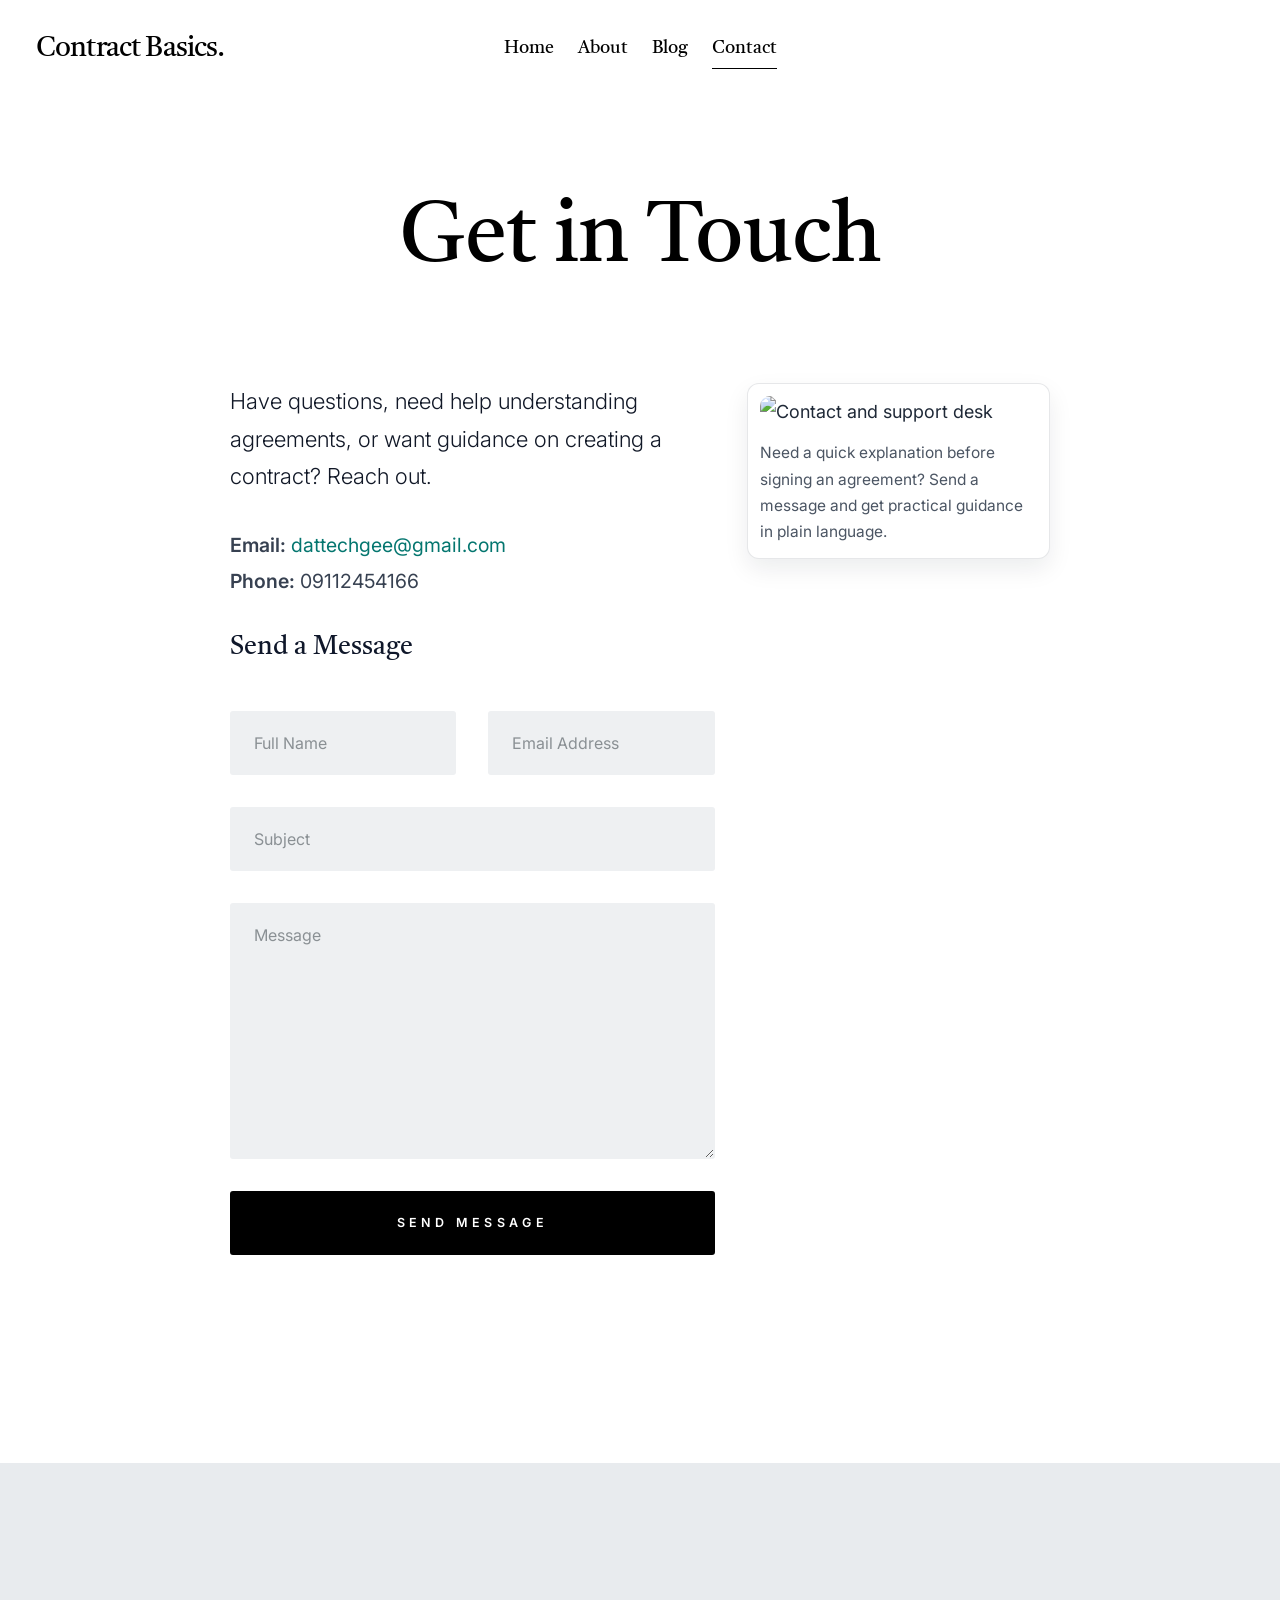
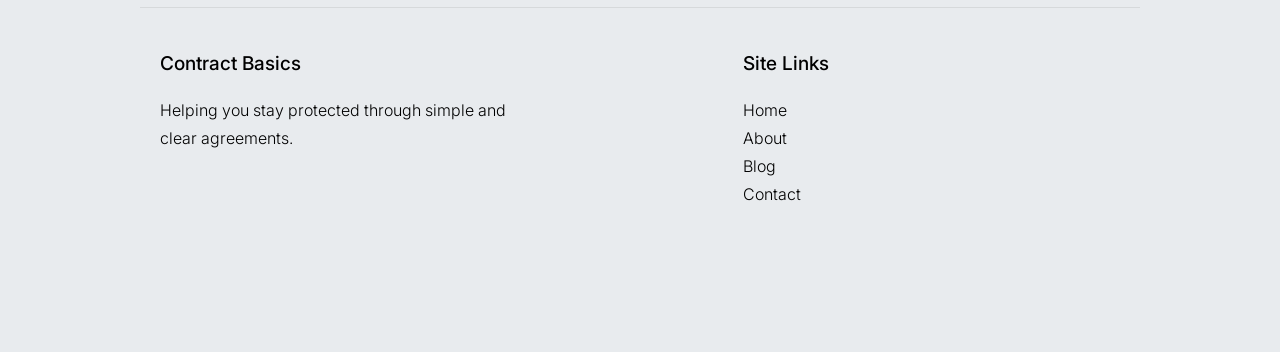
==== contact.html @ 26d0e780 "Contract Basics blog website" ====
<!DOCTYPE html>
<html lang="en" class="no-js">
<head>
<meta charset="utf-8"><meta name="viewport" content="width=device-width, initial-scale=1"><title>Contact - Contract Basics</title>
<script>document.documentElement.classList.remove('no-js');document.documentElement.classList.add('js');</script>
<link rel="stylesheet" href="css/vendor.css"><link rel="stylesheet" href="css/styles.css"><link rel="manifest" href="site.webmanifest">
</head>
<body id="top"><div id="page" class="s-pagewrap"><header id="masthead" class="s-header"><div class="s-header__branding"><p class="site-title"><a href="index.html" rel="home">Contract Basics.</a></p></div><div class="row s-header__navigation"><nav class="s-header__nav-wrap"><h3 class="s-header__nav-heading">Navigate to</h3><ul class="s-header__nav"><li><a href="index.html">Home</a></li><li><a href="about.html">About</a></li><li><a href="category.html">Blog</a></li><li class="current-menu-item"><a href="contact.html">Contact</a></li></ul></nav></div><a class="s-header__menu-toggle" href="#0"><span>Menu</span></a></header>
<div id="content" class="s-content s-content--page"><div class="row entry-wrap"><div class="column lg-12"><article class="entry"><header class="entry__header entry__header--narrow"><h1 class="entry__title">Get in Touch</h1></header><div class="content-primary"><div class="entry__content page-content-grid"><div><p class="lead">Have questions, need help understanding agreements, or want guidance on creating a contract? Reach out.</p><p><strong>Email:</strong> <a href="mailto:dattechgee@gmail.com">dattechgee@gmail.com</a><br><strong>Phone:</strong> 09112454166</p><h4>Send a Message</h4><form name="cForm" id="cForm" class="entry__form" method="post" action="mailto:dattechgee@gmail.com" autocomplete="off"><fieldset class="row"><div class="column lg-6 tab-12 form-field"><input name="cName" id="cName" class="u-fullwidth" placeholder="Full Name" type="text" required></div><div class="column lg-6 tab-12 form-field"><input name="cEmail" id="cEmail" class="u-fullwidth" placeholder="Email Address" type="email" required></div><div class="column lg-12 form-field"><input name="cSubject" id="cSubject" class="u-fullwidth" placeholder="Subject" type="text" required></div><div class="column lg-12 message form-field"><textarea name="cMessage" id="cMessage" class="u-fullwidth" placeholder="Message" required></textarea></div><div class="column lg-12"><input name="submit" id="submit" class="btn btn--primary btn-wide btn--large u-fullwidth" value="Send Message" type="submit"></div></fieldset></form></div><aside class="about-image-card"><img src="https://images.pexels.com/photos/3760067/pexels-photo-3760067.jpeg?auto=compress&cs=tinysrgb&w=1200" alt="Contact and support desk" onerror="this.onerror=null;this.src='images/thumbs/masonry/phone-and-keyboard-1200.jpg';"><p>Need a quick explanation before signing an agreement? Send a message and get practical guidance in plain language.</p></aside></div></div></article></div></div></div>
<footer id="colophon" class="s-footer"><div class="row s-footer__main"><div class="column lg-5 md-6 tab-12 s-footer__about"><h4>Contract Basics</h4><p>Helping you stay protected through simple and clear agreements.</p></div><div class="column lg-5 md-6 tab-12"><h4>Site Links</h4><ul class="link-list"><li><a href="index.html">Home</a></li><li><a href="about.html">About</a></li><li><a href="category.html">Blog</a></li><li><a href="contact.html">Contact</a></li></ul></div></div></footer></div><script src="js/plugins.js"></script><script src="js/main.js"></script><script>
document.addEventListener('DOMContentLoaded', function () {
	var form = document.getElementById('cForm');
	if (!form) return;

	form.addEventListener('submit', function (event) {
		event.preventDefault();

		var name = document.getElementById('cName').value.trim();
		var email = document.getElementById('cEmail').value.trim();
		var subject = document.getElementById('cSubject').value.trim();
		var message = document.getElementById('cMessage').value.trim();

		var mailSubject = encodeURIComponent(subject || 'Website Contact');
		var bodyText = [
			'Full Name: ' + name,
			'Email Address: ' + email,
			'',
			message
		].join('\n');

		var mailBody = encodeURIComponent(bodyText);
		window.location.href = 'mailto:dattechgee@gmail.com?subject=' + mailSubject + '&body=' + mailBody;
	});
});
</script></body></html>
---- css/vendor.css ----
/* ===================================================================
 * Spurgeon Third-party Stylesheets
 * Template Ver. 1.0.0
 * 08-16-2021
 * -------------------------------------------------------------------
 *
 * TOC:
 * # PrismJS
 * # Swiper 
 *
 * ------------------------------------------------------------------- */


/* ===================================================================
 * # PrismJS 1.20.0
 *   https://prismjs.com/download.html#themes=prism-okaidia&languages=markup+css+clike+javascript+markup-templating+php 
 *   
 *   okaidia theme for JavaScript, CSS and HTML
 *   Loosely based on Monokai textmate theme by http://www.monokai.nl/
 *   @author ocodia
 * ------------------------------------------------------------------- */
code[class*="language-"],
pre[class*="language-"] {
    color           : #f8f8f2;
    background      : none;
    text-shadow     : 0 1px rgba(0, 0, 0, 0.3);
    font-family     : var(--font-mono);
    font-size       : calc(var(--text-size) * 0.9444);
    text-align      : left;
    white-space     : pre;
    word-spacing    : normal;
    word-break      : normal;
    word-wrap       : normal;
    line-height     : var(--vspace-1);
    -moz-tab-size   : 4;
    -o-tab-size     : 4;
    tab-size        : 4;
    -webkit-hyphens : none;
    -moz-hyphens    : none;
    -ms-hyphens     : none;
    hyphens         : none;
}

/* Code blocks */
pre[class*="language-"] {
    padding  : var(--vspace-0_5) 0 var(--vspace-1);
    margin   : var(--vspace-1) 0;
    overflow : auto;
}

:not(pre)>code[class*="language-"],
pre[class*="language-"] {
    background : #272822;
}

/* Inline code */
:not(pre)>code[class*="language-"] {
    padding     : .1em;
    white-space : normal;
}

.token.comment,
.token.prolog,
.token.doctype,
.token.cdata {
    color : slategray;
}

.token.punctuation {
    color : #f8f8f2;
}

.token.namespace {
    opacity : .7;
}

.token.property,
.token.tag,
.token.constant,
.token.symbol,
.token.deleted {
    color : #f92672;
}

.token.boolean,
.token.number {
    color : #ae81ff;
}

.token.selector,
.token.attr-name,
.token.string,
.token.char,
.token.builtin,
.token.inserted {
    color : #a6e22e;
}

.token.operator,
.token.entity,
.token.url,
.language-css .token.string,
.style .token.string,
.token.variable {
    color : #f8f8f2;
}

.token.atrule,
.token.attr-value,
.token.function,
.token.class-name {
    color : #e6db74;
}

.token.keyword {
    color : #66d9ef;
}

.token.regex,
.token.important {
    color : #fd971f;
}

.token.important,
.token.bold {
    font-weight : bold;
}

.token.italic {
    font-style : italic;
}

.token.entity {
    cursor : help;
}


/* ===================================================================
 * # Swiper 6.4.5
 *   Most modern mobile touch slider and framework with hardware accelerated transitions
 *   https://swiperjs.com
 *
 *   Copyright 2014-2020 Vladimir Kharlampidi
 *
 *   Released under the MIT License
 *
 *   Released on: December 18, 2020
 * ------------------------------------------------------------------- */
@font-face {
    font-family : "swiper-icons";
    src         : url("data:application/font-woff;charset=utf-8;base64, [base64]//wADZ2x5ZgAAAywAAADMAAAD2MHtryVoZWFkAAABbAAAADAAAAA2E2+eoWhoZWEAAAGcAAAAHwAAACQC9gDzaG10eAAAAigAAAAZAAAArgJkABFsb2NhAAAC0AAAAFoAAABaFQAUGG1heHAAAAG8AAAAHwAAACAAcABAbmFtZQAAA/gAAAE5AAACXvFdBwlwb3N0AAAFNAAAAGIAAACE5s74hXjaY2BkYGAAYpf5Hu/j+W2+MnAzMYDAzaX6QjD6/4//Bxj5GA8AuRwMYGkAPywL13jaY2BkYGA88P8Agx4j+/8fQDYfA1AEBWgDAIB2BOoAeNpjYGRgYNBh4GdgYgABEMnIABJzYNADCQAACWgAsQB42mNgYfzCOIGBlYGB0YcxjYGBwR1Kf2WQZGhhYGBiYGVmgAFGBiQQkOaawtDAoMBQxXjg/wEGPcYDDA4wNUA2CCgwsAAAO4EL6gAAeNpj2M0gyAACqxgGNWBkZ2D4/wMA+xkDdgAAAHjaY2BgYGaAYBkGRgYQiAHyGMF8FgYHIM3DwMHABGQrMOgyWDLEM1T9/w8UBfEMgLzE////P/5//f/V/xv+r4eaAAeMbAxwIUYmIMHEgKYAYjUcsDAwsLKxc3BycfPw8jEQA/[base64]/uznmfPFBNODM2K7MTQ45YEAZqGP81AmGGcF3iPqOop0r1SPTaTbVkfUe4HXj97wYE+yNwWYxwWu4v1ugWHgo3S1XdZEVqWM7ET0cfnLGxWfkgR42o2PvWrDMBSFj/IHLaF0zKjRgdiVMwScNRAoWUoH78Y2icB/yIY09An6AH2Bdu/UB+yxopYshQiEvnvu0dURgDt8QeC8PDw7Fpji3fEA4z/PEJ6YOB5hKh4dj3EvXhxPqH/SKUY3rJ7srZ4FZnh1PMAtPhwP6fl2PMJMPDgeQ4rY8YT6Gzao0eAEA409DuggmTnFnOcSCiEiLMgxCiTI6Cq5DZUd3Qmp10vO0LaLTd2cjN4fOumlc7lUYbSQcZFkutRG7g6JKZKy0RmdLY680CDnEJ+UMkpFFe1RN7nxdVpXrC4aTtnaurOnYercZg2YVmLN/d/gczfEimrE/fs/bOuq29Zmn8tloORaXgZgGa78yO9/cnXm2BpaGvq25Dv9S4E9+5SIc9PqupJKhYFSSl47+Qcr1mYNAAAAeNptw0cKwkAAAMDZJA8Q7OUJvkLsPfZ6zFVERPy8qHh2YER+3i/BP83vIBLLySsoKimrqKqpa2hp6+jq6RsYGhmbmJqZSy0sraxtbO3sHRydnEMU4uR6yx7JJXveP7WrDycAAAAAAAH//wACeNpjYGRgYOABYhkgZgJCZgZNBkYGLQZtIJsFLMYAAAw3ALgAeNolizEKgDAQBCchRbC2sFER0YD6qVQiBCv/H9ezGI6Z5XBAw8CBK/m5iQQVauVbXLnOrMZv2oLdKFa8Pjuru2hJzGabmOSLzNMzvutpB3N42mNgZGBg4GKQYzBhYMxJLMlj4GBgAYow/P/PAJJhLM6sSoWKfWCAAwDAjgbRAAB42mNgYGBkAIIbCZo5IPrmUn0hGA0AO8EFTQAA") format("woff");
    font-weight : 400;
    font-style  : normal;
}

:root {
    --swiper-theme-color : #007aff;
}

.swiper-container {
    margin-left  : auto;
    margin-right : auto;
    position     : relative;
    overflow     : hidden;
    list-style   : none;
    padding      : 0;
    /* Fix of Webkit flickering */
    z-index      : 1;
}

.swiper-container-vertical>.swiper-wrapper {
    flex-direction : column;
}

.swiper-wrapper {
    position            : relative;
    width               : 100%;
    height              : 100%;
    z-index             : 1;
    display             : flex;
    transition-property : transform;
    box-sizing          : content-box;
}

.swiper-container-android .swiper-slide,
.swiper-wrapper {
    transform : translate3d(0px, 0, 0);
}

.swiper-container-multirow>.swiper-wrapper {
    flex-wrap : wrap;
}

.swiper-container-multirow-column>.swiper-wrapper {
    flex-wrap      : wrap;
    flex-direction : column;
}

.swiper-container-free-mode>.swiper-wrapper {
    transition-timing-function : ease-out;
    margin                     : 0 auto;
}

.swiper-slide {
    flex-shrink         : 0;
    width               : 100%;
    height              : 100%;
    position            : relative;
    transition-property : transform;
}

.swiper-slide-invisible-blank {
    visibility : hidden;
}

/* Auto Height */
.swiper-container-autoheight,
.swiper-container-autoheight .swiper-slide {
    height : auto;
}

.swiper-container-autoheight .swiper-wrapper {
    align-items         : flex-start;
    transition-property : transform, height;
}

/* 3D Effects */
.swiper-container-3d {
    perspective : 1200px;
}

.swiper-container-3d .swiper-wrapper,
.swiper-container-3d .swiper-slide,
.swiper-container-3d .swiper-slide-shadow-left,
.swiper-container-3d .swiper-slide-shadow-right,
.swiper-container-3d .swiper-slide-shadow-top,
.swiper-container-3d .swiper-slide-shadow-bottom,
.swiper-container-3d .swiper-cube-shadow {
    transform-style : preserve-3d;
}

.swiper-container-3d .swiper-slide-shadow-left,
.swiper-container-3d .swiper-slide-shadow-right,
.swiper-container-3d .swiper-slide-shadow-top,
.swiper-container-3d .swiper-slide-shadow-bottom {
    position       : absolute;
    left           : 0;
    top            : 0;
    width          : 100%;
    height         : 100%;
    pointer-events : none;
    z-index        : 10;
}

.swiper-container-3d .swiper-slide-shadow-left {
    background-image : linear-gradient(to left, rgba(0, 0, 0, 0.5), rgba(0, 0, 0, 0));
}

.swiper-container-3d .swiper-slide-shadow-right {
    background-image : linear-gradient(to right, rgba(0, 0, 0, 0.5), rgba(0, 0, 0, 0));
}

.swiper-container-3d .swiper-slide-shadow-top {
    background-image : linear-gradient(to top, rgba(0, 0, 0, 0.5), rgba(0, 0, 0, 0));
}

.swiper-container-3d .swiper-slide-shadow-bottom {
    background-image : linear-gradient(to bottom, rgba(0, 0, 0, 0.5), rgba(0, 0, 0, 0));
}

/* CSS Mode */
.swiper-container-css-mode>.swiper-wrapper {
    overflow           : auto;
    scrollbar-width    : none;
    /* For Firefox */
    -ms-overflow-style : none;
    /* For Internet Explorer and Edge */
}

.swiper-container-css-mode>.swiper-wrapper::-webkit-scrollbar {
    display : none;
}

.swiper-container-css-mode>.swiper-wrapper>.swiper-slide {
    scroll-snap-align : start start;
}

.swiper-container-horizontal.swiper-container-css-mode>.swiper-wrapper {
    scroll-snap-type : x mandatory;
}

.swiper-container-vertical.swiper-container-css-mode>.swiper-wrapper {
    scroll-snap-type : y mandatory;
}

:root {
    --swiper-navigation-size   : 44px;
    /*
    --swiper-navigation-color  : var(--swiper-theme-color);
    */
}

.swiper-button-prev,
.swiper-button-next {
    position        : absolute;
    top             : 50%;
    width           : calc(var(--swiper-navigation-size) / 44 * 27);
    height          : var(--swiper-navigation-size);
    margin-top      : calc(-1 * var(--swiper-navigation-size) / 2);
    z-index         : 10;
    cursor          : pointer;
    display         : flex;
    align-items     : center;
    justify-content : center;
    color           : var(--swiper-navigation-color, var(--swiper-theme-color));
}

.swiper-button-prev.swiper-button-disabled,
.swiper-button-next.swiper-button-disabled {
    opacity        : 0.35;
    cursor         : auto;
    pointer-events : none;
}

.swiper-button-prev:after,
.swiper-button-next:after {
    font-family    : swiper-icons;
    font-size      : var(--swiper-navigation-size);
    text-transform : none !important;
    letter-spacing : 0;
    text-transform : none;
    font-variant   : initial;
    line-height    : 1;
}

.swiper-button-prev,
.swiper-container-rtl .swiper-button-next {
    left  : 10px;
    right : auto;
}

.swiper-button-prev:after,
.swiper-container-rtl .swiper-button-next:after {
    content : "prev";
}

.swiper-button-next,
.swiper-container-rtl .swiper-button-prev {
    right : 10px;
    left  : auto;
}

.swiper-button-next:after,
.swiper-container-rtl .swiper-button-prev:after {
    content : "next";
}

.swiper-button-prev.swiper-button-white,
.swiper-button-next.swiper-button-white {
    --swiper-navigation-color : #ffffff;
}

.swiper-button-prev.swiper-button-black,
.swiper-button-next.swiper-button-black {
    --swiper-navigation-color : #000000;
}

.swiper-button-lock {
    display : none;
}

:root {
    /*
    --swiper-pagination-color: var(--swiper-theme-color);
    */
}

.swiper-pagination {
    position   : absolute;
    text-align : center;
    transition : 300ms opacity;
    transform  : translate3d(0, 0, 0);
    z-index    : 10;
}

.swiper-pagination.swiper-pagination-hidden {
    opacity : 0;
}

/* Common Styles */
.swiper-pagination-fraction,
.swiper-pagination-custom,
.swiper-container-horizontal>.swiper-pagination-bullets {
    bottom : 10px;
    left   : 0;
    width  : 100%;
}

/* Bullets */
.swiper-pagination-bullets-dynamic {
    overflow  : hidden;
    font-size : 0;
}

.swiper-pagination-bullets-dynamic .swiper-pagination-bullet {
    transform : scale(0.33);
    position  : relative;
}

.swiper-pagination-bullets-dynamic .swiper-pagination-bullet-active {
    transform : scale(1);
}

.swiper-pagination-bullets-dynamic .swiper-pagination-bullet-active-main {
    transform : scale(1);
}

.swiper-pagination-bullets-dynamic .swiper-pagination-bullet-active-prev {
    transform : scale(0.66);
}

.swiper-pagination-bullets-dynamic .swiper-pagination-bullet-active-prev-prev {
    transform : scale(0.33);
}

.swiper-pagination-bullets-dynamic .swiper-pagination-bullet-active-next {
    transform : scale(0.66);
}

.swiper-pagination-bullets-dynamic .swiper-pagination-bullet-active-next-next {
    transform : scale(0.33);
}

.swiper-pagination-bullet {
    width         : 8px;
    height        : 8px;
    display       : inline-block;
    border-radius : 100%;
    background    : #000;
    opacity       : 0.2;
}

button.swiper-pagination-bullet {
    border             : none;
    margin             : 0;
    padding            : 0;
    box-shadow         : none;
    -webkit-appearance : none;
    -moz-appearance    : none;
    appearance         : none;
}

.swiper-pagination-clickable .swiper-pagination-bullet {
    cursor : pointer;
}

.swiper-pagination-bullet-active {
    opacity    : 1;
    background : var(--swiper-pagination-color, var(--swiper-theme-color));
}

.swiper-container-vertical>.swiper-pagination-bullets {
    right     : 10px;
    top       : 50%;
    transform : translate3d(0px, -50%, 0);
}

.swiper-container-vertical>.swiper-pagination-bullets .swiper-pagination-bullet {
    margin  : 6px 0;
    display : block;
}

.swiper-container-vertical>.swiper-pagination-bullets.swiper-pagination-bullets-dynamic {
    top       : 50%;
    transform : translateY(-50%);
    width     : 8px;
}

.swiper-container-vertical>.swiper-pagination-bullets.swiper-pagination-bullets-dynamic .swiper-pagination-bullet {
    display    : inline-block;
    transition : 200ms transform, 200ms top;
}

.swiper-container-horizontal>.swiper-pagination-bullets .swiper-pagination-bullet {
    margin : 0 4px;
}

.swiper-container-horizontal>.swiper-pagination-bullets.swiper-pagination-bullets-dynamic {
    left        : 50%;
    transform   : translateX(-50%);
    white-space : nowrap;
}

.swiper-container-horizontal>.swiper-pagination-bullets.swiper-pagination-bullets-dynamic .swiper-pagination-bullet {
    transition : 200ms transform, 200ms left;
}

.swiper-container-horizontal.swiper-container-rtl>.swiper-pagination-bullets-dynamic .swiper-pagination-bullet {
    transition : 200ms transform, 200ms right;
}

/* Progress */
.swiper-pagination-progressbar {
    background : rgba(0, 0, 0, 0.25);
    position   : absolute;
}

.swiper-pagination-progressbar .swiper-pagination-progressbar-fill {
    background       : var(--swiper-pagination-color, var(--swiper-theme-color));
    position         : absolute;
    left             : 0;
    top              : 0;
    width            : 100%;
    height           : 100%;
    transform        : scale(0);
    transform-origin : left top;
}

.swiper-container-rtl .swiper-pagination-progressbar .swiper-pagination-progressbar-fill {
    transform-origin : right top;
}

.swiper-container-horizontal>.swiper-pagination-progressbar,
.swiper-container-vertical>.swiper-pagination-progressbar.swiper-pagination-progressbar-opposite {
    width  : 100%;
    height : 4px;
    left   : 0;
    top    : 0;
}

.swiper-container-vertical>.swiper-pagination-progressbar,
.swiper-container-horizontal>.swiper-pagination-progressbar.swiper-pagination-progressbar-opposite {
    width  : 4px;
    height : 100%;
    left   : 0;
    top    : 0;
}

.swiper-pagination-white {
    --swiper-pagination-color : #ffffff;
}

.swiper-pagination-black {
    --swiper-pagination-color : #000000;
}

.swiper-pagination-lock {
    display : none;
}

/* Scrollbar */
.swiper-scrollbar {
    border-radius    : 10px;
    position         : relative;
    -ms-touch-action : none;
    background       : rgba(0, 0, 0, 0.1);
}

.swiper-container-horizontal>.swiper-scrollbar {
    position : absolute;
    left     : 1%;
    bottom   : 3px;
    z-index  : 50;
    height   : 5px;
    width    : 98%;
}

.swiper-container-vertical>.swiper-scrollbar {
    position : absolute;
    right    : 3px;
    top      : 1%;
    z-index  : 50;
    width    : 5px;
    height   : 98%;
}

.swiper-scrollbar-drag {
    height        : 100%;
    width         : 100%;
    position      : relative;
    background    : rgba(0, 0, 0, 0.5);
    border-radius : 10px;
    left          : 0;
    top           : 0;
}

.swiper-scrollbar-cursor-drag {
    cursor : move;
}

.swiper-scrollbar-lock {
    display : none;
}

.swiper-zoom-container {
    width           : 100%;
    height          : 100%;
    display         : flex;
    justify-content : center;
    align-items     : center;
    text-align      : center;
}

.swiper-zoom-container>img,
.swiper-zoom-container>svg,
.swiper-zoom-container>canvas {
    max-width  : 100%;
    max-height : 100%;
    object-fit : contain;
}

.swiper-slide-zoomed {
    cursor : move;
}

/* Preloader */
:root {
    /*
    --swiper-preloader-color: var(--swiper-theme-color);
    */
}

.swiper-lazy-preloader {
    width            : 42px;
    height           : 42px;
    position         : absolute;
    left             : 50%;
    top              : 50%;
    margin-left      : -21px;
    margin-top       : -21px;
    z-index          : 10;
    transform-origin : 50%;
    animation        : swiper-preloader-spin 1s infinite linear;
    box-sizing       : border-box;
    border           : 4px solid var(--swiper-preloader-color, var(--swiper-theme-color));
    border-radius    : 50%;
    border-top-color : transparent;
}

.swiper-lazy-preloader-white {
    --swiper-preloader-color : #fff;
}

.swiper-lazy-preloader-black {
    --swiper-preloader-color : #000;
}

@keyframes swiper-preloader-spin {
    100% {
        transform : rotate(360deg);
    }
}

/* a11y */
.swiper-container .swiper-notification {
    position       : absolute;
    left           : 0;
    top            : 0;
    pointer-events : none;
    opacity        : 0;
    z-index        : -1000;
}

.swiper-container-fade.swiper-container-free-mode .swiper-slide {
    transition-timing-function : ease-out;
}

.swiper-container-fade .swiper-slide {
    pointer-events      : none;
    transition-property : opacity;
}

.swiper-container-fade .swiper-slide .swiper-slide {
    pointer-events : none;
}

.swiper-container-fade .swiper-slide-active,
.swiper-container-fade .swiper-slide-active .swiper-slide-active {
    pointer-events : auto;
}

.swiper-container-cube {
    overflow : visible;
}

.swiper-container-cube .swiper-slide {
    pointer-events              : none;
    -webkit-backface-visibility : hidden;
    backface-visibility         : hidden;
    z-index                     : 1;
    visibility                  : hidden;
    transform-origin            : 0 0;
    width                       : 100%;
    height                      : 100%;
}

.swiper-container-cube .swiper-slide .swiper-slide {
    pointer-events : none;
}

.swiper-container-cube.swiper-container-rtl .swiper-slide {
    transform-origin : 100% 0;
}

.swiper-container-cube .swiper-slide-active,
.swiper-container-cube .swiper-slide-active .swiper-slide-active {
    pointer-events : auto;
}

.swiper-container-cube .swiper-slide-active,
.swiper-container-cube .swiper-slide-next,
.swiper-container-cube .swiper-slide-prev,
.swiper-container-cube .swiper-slide-next+.swiper-slide {
    pointer-events : auto;
    visibility     : visible;
}

.swiper-container-cube .swiper-slide-shadow-top,
.swiper-container-cube .swiper-slide-shadow-bottom,
.swiper-container-cube .swiper-slide-shadow-left,
.swiper-container-cube .swiper-slide-shadow-right {
    z-index                     : 0;
    -webkit-backface-visibility : hidden;
    backface-visibility         : hidden;
}

.swiper-container-cube .swiper-cube-shadow {
    position       : absolute;
    left           : 0;
    bottom         : 0px;
    width          : 100%;
    height         : 100%;
    background     : #000;
    opacity        : 0.6;
    -webkit-filter : blur(50px);
    filter         : blur(50px);
    z-index        : 0;
}

.swiper-container-flip {
    overflow : visible;
}

.swiper-container-flip .swiper-slide {
    pointer-events              : none;
    -webkit-backface-visibility : hidden;
    backface-visibility         : hidden;
    z-index                     : 1;
}

.swiper-container-flip .swiper-slide .swiper-slide {
    pointer-events : none;
}

.swiper-container-flip .swiper-slide-active,
.swiper-container-flip .swiper-slide-active .swiper-slide-active {
    pointer-events : auto;
}

.swiper-container-flip .swiper-slide-shadow-top,
.swiper-container-flip .swiper-slide-shadow-bottom,
.swiper-container-flip .swiper-slide-shadow-left,
.swiper-container-flip .swiper-slide-shadow-right {
    z-index                     : 0;
    -webkit-backface-visibility : hidden;
    backface-visibility         : hidden;
}
---- css/styles.css ----
/* =================================================================== 
 * Spurgeon Main Stylesheet
 * Template Ver. 1.0.0
 * 08-15-2021
 * ------------------------------------------------------------------
 *
 * TOC:
 * # SETTINGS
 *      ## fonts
 *      ## colors
 *      ## spacing and typescale
 *      ## grid variables
 * # NORMALIZE
 * # BASE SETUP
 * # GRID
 *      ## large screen devices 
 *      ## medium screen devices 
 *      ## tablet devices 
 *      ## mobile devices 
 *      ## small screen devices 
 *      ## additional column stackpoints 
 * # UTILITY CLASSES
 * # TYPOGRAPHY 
 *      ## base type styles
 *      ## additional typography & helper classes
 *      ## lists
 *      ## spacing
 * # PRELOADER 
 *      ## page loaded
 * # FORM 
 *      ## style placeholder text
 *      ## change autocomplete styles in Chrome
 * # BUTTONS
 * # TABLE
 * # COMPONENTS
 *      ## pagination 
 *      ## alert box 
 *      ## skillbars 
 *      ## stats tabs
 * # PROJECT-WIDE SHARED STYLES
 *      ## fade in up effect
 *      ## media classes
 *      ## swiper overrides
 *      ## bricks masonry 
 *      ## masonry entries 
 * # PAGE WRAP
 * # SITE HEADER
 *      ## branding
 *      ## main navigation
 *      ## mobile menu toggle
 *      ## header-search
 *      ## close button for search 
 *      ## search triggers
 * # HERO
 *      ## hero slider
 *      ## hero scroll down
 *      ## slide transitions
 * # SITE CONTENT
 *      ## pageheader
 * # FOOTER
 *      ## subscription form
 *      ## footer social
 *      ## copyright
 *      ## go top
 * # BLOG STYLES 
 *      ## blog comments 
 *
 * ------------------------------------------------------------------ */


/* ===================================================================
 * # SETTINGS
 *
 *
 * ------------------------------------------------------------------- */

/* ------------------------------------------------------------------- 
 * ## fonts 
 * ------------------------------------------------------------------- */
@import url("https://fonts.googleapis.com/css2?family=Castoro:ital@0;1&family=Inter:wght@300;400;500;600;700&display=swap");

:root {
    --font-1    : "Inter", sans-serif;
    --font-2    : "Castoro", serif;

    /* monospace
    */
    --font-mono : Consolas, "Andale Mono", Courier, "Courier New", monospace;
}

/* ------------------------------------------------------------------- 
 * ## colors
 * ------------------------------------------------------------------- */
:root {

    /* color-1(#04776F)
     * color-2(#DD614A)
     */
    --color-1                      : hsla(176, 93%, 24%, 1);
    --color-2                      : hsla(9, 68%, 58%, 1);

    /* theme color variations
     */
    --color-1-lighter              : hsla(176, 93%, 44%, 1);
    --color-1-light                : hsla(176, 93%, 34%, 1);
    --color-1-dark                 : hsla(176, 93%, 14%, 1);
    --color-1-darker               : hsla(176, 93%, 8%, 1);
    --color-2-lighter              : hsla(9, 68%, 78%, 1);
    --color-2-light                : hsla(9, 68%, 68%, 1);
    --color-2-dark                 : hsla(9, 68%, 48%, 1);
    --color-2-darker               : hsla(9, 68%, 38%, 1);

    /* feedback colors
     * color-error(#ffd1d2), color-success(#c8e675), 
     * color-info(#d7ecfb), color-notice(#fff099)
     */
    --color-error                  : hsla(359, 100%, 91%, 1);
    --color-success                : hsla(76, 69%, 68%, 1);
    --color-info                   : hsla(205, 82%, 91%, 1);
    --color-notice                 : hsla(51, 100%, 80%, 1);
    --color-error-content          : hsla(359, 50%, 50%, 1);
    --color-success-content        : hsla(76, 29%, 28%, 1);
    --color-info-content           : hsla(205, 32%, 31%, 1);
    --color-notice-content         : hsla(51, 30%, 30%, 1);

    /* shades 
     * generated using 
     * Tint & Shade Generator 
     * (https://maketintsandshades.com/)
     */
    --color-black                  : #000000;
    --color-gray-19                : #141415;
    --color-gray-18                : #27292a;
    --color-gray-17                : #3b3d40;
    --color-gray-16                : #4f5255;
    --color-gray-15                : #63676a;
    --color-gray-14                : #767b7f;
    --color-gray-13                : #8a9094;
    --color-gray-12                : #9ea4aa;
    --color-gray-11                : #b1b9bf;
    --color-gray-10                : #c5cdd4;
    --color-gray-9                 : #cbd2d8;
    --color-gray-8                 : #d1d7dd;
    --color-gray-7                 : #d6dce1;
    --color-gray-6                 : #dce1e5;
    --color-gray-5                 : #e2e6ea;
    --color-gray-4                 : #e8ebee;
    --color-gray-3                 : #eef0f2;
    --color-gray-2                 : #f3f5f6;
    --color-gray-1                 : #f9fafb;
    --color-white                  : #ffffff;

    /* text
     */
    --color-text                   : var(--color-black);
    --color-text-dark              : var(--color-black);
    --color-text-light             : var(--color-gray-15);
    --color-placeholder            : var(--color-gray-13);

    /* buttons
     */
    --color-btn                    : var(--color-gray-5);
    --color-btn-text               : var(--color-black);
    --color-btn-hover              : var(--color-gray-7);
    --color-btn-hover-text         : var(--color-black);
    --color-btn-primary            : var(--color-black);
    --color-btn-primary-text       : var(--color-white);
    --color-btn-primary-hover      : var(--color-1);
    --color-btn-primary-hover-text : var(--color-white);
    --color-btn-stroke             : var(--color-black);
    --color-btn-stroke-text        : var(--color-black);
    --color-btn-stroke-hover       : var(--color-black);
    --color-btn-stroke-hover-text  : var(--color-white);

    /* preloader
     */
    --color-preloader-bg           : white;
    --color-loader                 : black;
    --color-loader-light           : rgba(0, 0, 0, 0.1);

    /* others
     */
    --color-body                   : white;
    --color-border                 : rgba(0, 0, 0, .08);
    --border-radius                : 3px;
}

/* ------------------------------------------------------------------- 
 * ## spacing and typescale
 * ------------------------------------------------------------------- */
:root {

    /* spacing
     * base font size: 18px 
     * vertical space unit : 32px
     */
    --base-size        : 62.5%;
    --multiplier       : 1;
    --base-font-size   : calc(1.8rem * var(--multiplier));
    --space            : calc(3.2rem * var(--multiplier));

    /* vertical spacing 
     */
    --vspace-0_125     : calc(0.125 * var(--space));
    --vspace-0_25      : calc(0.25 * var(--space));
    --vspace-0_375     : calc(0.375 * var(--space));
    --vspace-0_5       : calc(0.5 * var(--space));
    --vspace-0_625     : calc(0.625 * var(--space));
    --vspace-0_75      : calc(0.75 * var(--space));
    --vspace-0_875     : calc(0.875 * var(--space));
    --vspace-1         : calc(var(--space));
    --vspace-1_25      : calc(1.25 * var(--space));
    --vspace-1_5       : calc(1.5 * var(--space));
    --vspace-1_75      : calc(1.75 * var(--space));
    --vspace-2         : calc(2 * var(--space));
    --vspace-2_5       : calc(2.5 * var(--space));
    --vspace-3         : calc(3 * var(--space));
    --vspace-3_5       : calc(3.5 * var(--space));
    --vspace-4         : calc(4 * var(--space));
    --vspace-4_5       : calc(4.5 * var(--space));
    --vspace-5         : calc(5 * var(--space));

    /* type scale
     * ratio 1         :2 | base: 18px
     * -------------------------------------------------------
     *
     * --text-display-3 = (77.40px)
     * --text-display-2 = (64.50px)
     * --text-display-1 = (53.75px)
     * --text-xxxl      = (44.79px)
     * --text-xxl       = (37.32px)
     * --text-xl        = (31.10px)
     * --text-lg        = (25.92px)
     * --text-md        = (21.60px)
     * --text-size      = (18.00px) BASE
     * --text-sm        = (15.00px)
     * --text-xs        = (12.50px)
     *
     * ---------------------------------------------------------
     */
    --text-scale-ratio : 1.2;
    --text-size        : var(--base-font-size);
    --text-xs          : calc((var(--text-size) / var(--text-scale-ratio)) / var(--text-scale-ratio));
    --text-sm          : calc(var(--text-xs) * var(--text-scale-ratio));
    --text-md          : calc(var(--text-sm) * var(--text-scale-ratio) * var(--text-scale-ratio));
    --text-lg          : calc(var(--text-md) * var(--text-scale-ratio));
    --text-xl          : calc(var(--text-lg) * var(--text-scale-ratio));
    --text-xxl         : calc(var(--text-xl) * var(--text-scale-ratio));
    --text-xxxl        : calc(var(--text-xxl) * var(--text-scale-ratio));
    --text-display-1   : calc(var(--text-xxxl) * var(--text-scale-ratio));
    --text-display-2   : calc(var(--text-display-1) * var(--text-scale-ratio));
    --text-display-3   : calc(var(--text-display-2) * var(--text-scale-ratio));

    /* default button height
     */
    --vspace-btn       : var(--vspace-2);
}

/* on mobile devices below 600px, change the value of '--multiplier' 
 * to adjust the values of base font size and vertical space unit.
 */
@media screen and (max-width: 600px) {
    :root {
        --multiplier : .9375;
    }
}

/* ------------------------------------------------------------------- 
 * ## grid variables
 * ------------------------------------------------------------------- */
:root {

    /* widths for rows and containers
     */
    --width-full     : 100%;
    --width-max      : 1200px;
    --width-wide     : 1400px;
    --width-wider    : 1600px;
    --width-widest   : 1800px;
    --width-narrow   : 1000px;
    --width-narrower : 800px;
    --width-grid-max : var(--width-max);

    /* gutter
     */
    --gutter         : 2rem;
}

/* on medium screen devices
 */
@media screen and (max-width: 1200px) {
    :root {
        --gutter : 1.8rem;
    }
}

/* on mobile devices
 */
@media screen and (max-width: 600px) {
    :root {
        --gutter : 1rem;
    }
}


/* ====================================================================
 * # NORMALIZE
 *
 *
 * --------------------------------------------------------------------
 * normalize.css v8.0.1 | MIT License |
 * github.com/necolas/normalize.css
 * -------------------------------------------------------------------- */
html {
    line-height              : 1.15;
    -webkit-text-size-adjust : 100%;
}

body {
    margin : 0;
}

main {
    display : block;
}

h1 {
    font-size : 2em;
    margin    : 0.67em 0;
}

hr {
    box-sizing : content-box;
    height     : 0;
    overflow   : visible;
}

pre {
    font-family : monospace, monospace;
    font-size   : 1em;
}

a {
    background-color : transparent;
}

abbr[title] {
    border-bottom   : none;
    text-decoration : underline;
    text-decoration : underline dotted;
}

b,
strong {
    font-weight : bolder;
}

code,
kbd,
samp {
    font-family : monospace, monospace;
    font-size   : 1em;
}

small {
    font-size : 80%;
}

sub,
sup {
    font-size      : 75%;
    line-height    : 0;
    position       : relative;
    vertical-align : baseline;
}

sub {
    bottom : -0.25em;
}

sup {
    top : -0.5em;
}

img {
    border-style : none;
}

button,
input,
optgroup,
select,
textarea {
    font-family : inherit;
    font-size   : 100%;
    line-height : 1.15;
    margin      : 0;
}

button,
input {
    overflow : visible;
}

button,
select {
    text-transform : none;
}

button,
[type="button"],
[type="reset"],
[type="submit"] {
    -webkit-appearance : button;
}

button::-moz-focus-inner,
[type="button"]::-moz-focus-inner,
[type="reset"]::-moz-focus-inner,
[type="submit"]::-moz-focus-inner {
    border-style : none;
    padding      : 0;
}

button:-moz-focusring,
[type="button"]:-moz-focusring,
[type="reset"]:-moz-focusring,
[type="submit"]:-moz-focusring {
    outline : 1px dotted ButtonText;
}

fieldset {
    padding : 0.35em 0.75em 0.625em;
}

legend {
    box-sizing  : border-box;
    color       : inherit;
    display     : table;
    max-width   : 100%;
    padding     : 0;
    white-space : normal;
}

progress {
    vertical-align : baseline;
}

textarea {
    overflow : auto;
}

[type="checkbox"],
[type="radio"] {
    box-sizing : border-box;
    padding    : 0;
}

[type="number"]::-webkit-inner-spin-button,
[type="number"]::-webkit-outer-spin-button {
    height : auto;
}

[type="search"] {
    -webkit-appearance : textfield;
    outline-offset     : -2px;
}

[type="search"]::-webkit-search-decoration {
    -webkit-appearance : none;
}

::-webkit-file-upload-button {
    -webkit-appearance : button;
    font               : inherit;
}

details {
    display : block;
}

summary {
    display : list-item;
}

template {
    display : none;
}

[hidden] {
    display : none;
}


/* ===================================================================
 * # BASE SETUP
 *
 *
 * ------------------------------------------------------------------- */
html {
    font-size  : var(--base-size);
    box-sizing : border-box;
}

*,
*::before,
*::after {
    box-sizing : inherit;
}

html,
body {
    height : 100%;
}

body {
    background-color            : var(--color-body);
    -webkit-overflow-scrolling  : touch;
    -webkit-text-size-adjust    : 100%;
    -webkit-tap-highlight-color : rgba(0, 0, 0, 0);
    -webkit-font-smoothing      : antialiased;
    -moz-osx-font-smoothing     : grayscale;
}

p {
    font-size      : inherit;
    text-rendering : optimizeLegibility;
}

a {
    text-decoration : none;
}

svg,
img,
video {
    max-width : 100%;
    height    : auto;
}

pre {
    overflow : auto;
}

div,
dl,
dt,
dd,
ul,
ol,
li,
h1,
h2,
h3,
h4,
h5,
h6,
pre,
form,
p,
blockquote,
th,
td {
    margin  : 0;
    padding : 0;
}

input[type="email"],
input[type="number"],
input[type="search"],
input[type="text"],
input[type="tel"],
input[type="url"],
input[type="password"],
textarea {
    -webkit-appearance : none;
    -moz-appearance    : none;
    appearance         : none;
}


/* ===================================================================
 * # GRID v4.0.0
 *
 *
 *   -----------------------------------------------------------------
 * - Grid breakpoints are based on MAXIMUM WIDTH media queries, 
 *   meaning they apply to that one breakpoint and ALL THOSE BELOW IT.
 * - Grid columns without a specified width will automatically layout 
 *   as equal width columns.
 *
 * - BLOCK GRID columns(columns inside BLOCK GRID containers) are 
 *   equally-sized columns define at parent/row level. 
 *   A BLOCK GRID container's class attribute value begins with "block-".
 *
 * ------------------------------------------------------------------- */

/* row 
 */
.row {
    width     : 92%;
    max-width : var(--width-grid-max);
    margin    : 0 auto;
    display   : flex;
    flex-flow : row wrap;
}

.row .row {
    width        : auto;
    max-width    : none;
    margin-left  : calc(var(--gutter) * -1);
    margin-right : calc(var(--gutter) * -1);
}

/* column
 */
.column {
    display : block;
    flex    : 1 1 0%;
    padding : 0 var(--gutter);
}

.collapse>.column,
.column.collapse {
    padding : 0;
}

/* row utility classes
 */
.row.row-wrap {
    flex-wrap : wrap;
}

.row.row-nowrap {
    flex-wrap : nowrap;
}

.row.row-y-top {
    align-items : flex-start;
}

.row.row-y-bottom {
    align-items : flex-end;
}

.row.row-y-center {
    align-items : center;
}

.row.row-stretch {
    align-items : stretch;
}

.row.row-baseline {
    align-items : baseline;
}

.row.row-x-left {
    justify-content : flex-start;
}

.row.row-x-right {
    justify-content : flex-end;
}

.row.row-x-center {
    justify-content : center;
}

/* --------------------------------------------------------------------
 * ## large screen devices 
 * -------------------------------------------------------------------- */
.lg-1 {
    flex  : none;
    width : 8.33333%;
}

.lg-2 {
    flex  : none;
    width : 16.66667%;
}

.lg-3 {
    flex  : none;
    width : 25%;
}

.lg-4 {
    flex  : none;
    width : 33.33333%;
}

.lg-5 {
    flex  : none;
    width : 41.66667%;
}

.lg-6 {
    flex  : none;
    width : 50%;
}

.lg-7 {
    flex  : none;
    width : 58.33333%;
}

.lg-8 {
    flex  : none;
    width : 66.66667%;
}

.lg-9 {
    flex  : none;
    width : 75%;
}

.lg-10 {
    flex  : none;
    width : 83.33333%;
}

.lg-11 {
    flex  : none;
    width : 91.66667%;
}

.lg-12 {
    flex  : none;
    width : 100%;
}

.block-lg-one-eight>.column {
    flex  : none;
    width : 12.5%;
}

.block-lg-one-sixth>.column {
    flex  : none;
    width : 16.66667%;
}

.block-lg-one-fifth>.column {
    flex  : none;
    width : 20%;
}

.block-lg-one-fourth>.column {
    flex  : none;
    width : 25%;
}

.block-lg-one-third>.column {
    flex  : none;
    width : 33.33333%;
}

.block-lg-one-half>.column {
    flex  : none;
    width : 50%;
}

.block-lg-whole>.column {
    flex  : none;
    width : 100%;
}

/* --------------------------------------------------------------------
 * ## medium screen devices 
 * -------------------------------------------------------------------- */
@media screen and (max-width: 1200px) {
    .md-1 {
        flex  : none;
        width : 8.33333%;
    }

    .md-2 {
        flex  : none;
        width : 16.66667%;
    }

    .md-3 {
        flex  : none;
        width : 25%;
    }

    .md-4 {
        flex  : none;
        width : 33.33333%;
    }

    .md-5 {
        flex  : none;
        width : 41.66667%;
    }

    .md-6 {
        flex  : none;
        width : 50%;
    }

    .md-7 {
        flex  : none;
        width : 58.33333%;
    }

    .md-8 {
        flex  : none;
        width : 66.66667%;
    }

    .md-9 {
        flex  : none;
        width : 75%;
    }

    .md-10 {
        flex  : none;
        width : 83.33333%;
    }

    .md-11 {
        flex  : none;
        width : 91.66667%;
    }

    .md-12 {
        flex  : none;
        width : 100%;
    }

    .block-md-one-eight>.column {
        flex  : none;
        width : 12.5%;
    }

    .block-md-one-sixth>.column {
        flex  : none;
        width : 16.66667%;
    }

    .block-md-one-fifth>.column {
        flex  : none;
        width : 20%;
    }

    .block-md-one-fourth>.column {
        flex  : none;
        width : 25%;
    }

    .block-md-one-third>.column {
        flex  : none;
        width : 33.33333%;
    }

    .block-md-one-half>.column {
        flex  : none;
        width : 50%;
    }

    .block-md-whole>.column {
        flex  : none;
        width : 100%;
    }

    .hide-on-md {
        display : none;
    }
}

/* --------------------------------------------------------------------
 * ## tablet devices 
 * -------------------------------------------------------------------- */
@media screen and (max-width: 800px) {
    .tab-1 {
        flex  : none;
        width : 8.33333%;
    }

    .tab-2 {
        flex  : none;
        width : 16.66667%;
    }

    .tab-3 {
        flex  : none;
        width : 25%;
    }

    .tab-4 {
        flex  : none;
        width : 33.33333%;
    }

    .tab-5 {
        flex  : none;
        width : 41.66667%;
    }

    .tab-6 {
        flex  : none;
        width : 50%;
    }

    .tab-7 {
        flex  : none;
        width : 58.33333%;
    }

    .tab-8 {
        flex  : none;
        width : 66.66667%;
    }

    .tab-9 {
        flex  : none;
        width : 75%;
    }

    .tab-10 {
        flex  : none;
        width : 83.33333%;
    }

    .tab-11 {
        flex  : none;
        width : 91.66667%;
    }

    .tab-12 {
        flex  : none;
        width : 100%;
    }

    .block-tab-one-eight>.column {
        flex  : none;
        width : 12.5%;
    }

    .block-tab-one-sixth>.column {
        flex  : none;
        width : 16.66667%;
    }

    .block-tab-one-fifth>.column {
        flex  : none;
        width : 20%;
    }

    .block-tab-one-fourth>.column {
        flex  : none;
        width : 25%;
    }

    .block-tab-one-third>.column {
        flex  : none;
        width : 33.33333%;
    }

    .block-tab-one-half>.column {
        flex  : none;
        width : 50%;
    }

    .block-tab-whole>.column {
        flex  : none;
        width : 100%;
    }

    .hide-on-tab {
        display : none;
    }
}

/* --------------------------------------------------------------------
 * ## mobile devices 
 * -------------------------------------------------------------------- */
@media screen and (max-width: 600px) {
    .row {
        width         : 100%;
        padding-left  : 6vw;
        padding-right : 6vw;
    }

    .row .row {
        padding-left  : 0;
        padding-right : 0;
    }

    .mob-1 {
        flex  : none;
        width : 8.33333%;
    }

    .mob-2 {
        flex  : none;
        width : 16.66667%;
    }

    .mob-3 {
        flex  : none;
        width : 25%;
    }

    .mob-4 {
        flex  : none;
        width : 33.33333%;
    }

    .mob-5 {
        flex  : none;
        width : 41.66667%;
    }

    .mob-6 {
        flex  : none;
        width : 50%;
    }

    .mob-7 {
        flex  : none;
        width : 58.33333%;
    }

    .mob-8 {
        flex  : none;
        width : 66.66667%;
    }

    .mob-9 {
        flex  : none;
        width : 75%;
    }

    .mob-10 {
        flex  : none;
        width : 83.33333%;
    }

    .mob-11 {
        flex  : none;
        width : 91.66667%;
    }

    .mob-12 {
        flex  : none;
        width : 100%;
    }

    .block-mob-one-eight>.column {
        flex  : none;
        width : 12.5%;
    }

    .block-mob-one-sixth>.column {
        flex  : none;
        width : 16.66667%;
    }

    .block-mob-one-fifth>.column {
        flex  : none;
        width : 20%;
    }

    .block-mob-one-fourth>.column {
        flex  : none;
        width : 25%;
    }

    .block-mob-one-third>.column {
        flex  : none;
        width : 33.33333%;
    }

    .block-mob-one-half>.column {
        flex  : none;
        width : 50%;
    }

    .block-mob-whole>.column {
        flex  : none;
        width : 100%;
    }

    .hide-on-mob {
        display : none;
    }
}

/* --------------------------------------------------------------------
 * ## small screen devices 
 * --------------------------------------------------------------------*/

/* stack columns on small screen devices
 */
@media screen and (max-width: 400px) {
    .row .row {
        margin-left  : 0;
        margin-right : 0;
    }

    .block-stack>.column,
    .column {
        flex         : none;
        width        : 100%;
        margin-left  : 0;
        margin-right : 0;
        padding      : 0;
    }

    .hide-on-sm {
        display : none;
    }
}

/* --------------------------------------------------------------------
 * ## additional column stackpoints 
 * -------------------------------------------------------------------- */
@media screen and (max-width: 1000px) {

    .stack-on-1000,
    .block-stack-on-1000>.column {
        flex         : none;
        width        : 100%;
        margin-left  : 0;
        margin-right : 0;
    }
}

@media screen and (max-width: 700px) {

    .stack-on-700,
    .block-stack-on-700>.column {
        flex         : none;
        width        : 100%;
        margin-left  : 0;
        margin-right : 0;
    }
}

@media screen and (max-width: 550px) {

    .stack-on-550,
    .block-stack-on-550>.column {
        flex         : none;
        width        : 100%;
        margin-left  : 0;
        margin-right : 0;
    }
}


/* ===================================================================
 * # UTILITY CLASSES
 *
 *
 * ------------------------------------------------------------------- */

/* flex item alignment classes
 */
.u-flexitem-center {
    margin     : auto;
    align-self : center;
}

.u-flexitem-left {
    margin-right : auto;
    align-self   : center;
}

.u-flexitem-right {
    margin-left : auto;
    align-self  : center;
}

.u-flexitem-x-center {
    margin-right : auto;
    margin-left  : auto;
}

.u-flexitem-x-left {
    margin-right : auto;
}

.u-flexitem-x-right {
    margin-left : auto;
}

.u-flexitem-y-center {
    align-self : center;
}

.u-flexitem-y-top {
    align-self : flex-start;
}

.u-flexitem-y-bottom {
    align-self : flex-end;
}

/* misc helper classes
 */
.u-screen-reader-text {
    clip      : rect(1px, 1px, 1px, 1px);
    clip-path : inset(50%);
    height    : 1px;
    width     : 1px;
    margin    : -1px;
    overflow  : hidden;
    padding   : 0;
    border    : 0;
    position  : absolute;
    word-wrap : normal !important;
}

.u-clearfix:after {
    content : "";
    display : table;
    clear   : both;
}

.u-hidden {
    display : none;
}

.u-invisible {
    visibility : hidden;
}

.u-antialiased {
    -webkit-font-smoothing  : antialiased;
    -moz-osx-font-smoothing : grayscale;
}

.u-overflow-hidden {
    overflow : hidden;
}

.u-remove-top {
    margin-top : 0;
}

.u-remove-bottom {
    margin-bottom : 0;
}

.u-add-half-bottom {
    margin-bottom : var(--vspace-0_5);
}

.u-add-bottom {
    margin-bottom : var(--vspace-1);
}

.u-no-border {
    border : none;
}

.u-fullwidth {
    width : 100%;
}

.u-pull-left {
    float : left;
}

.u-pull-right {
    float : right;
}


/* ===================================================================
 * # TYPOGRAPHY 
 *
 *
 * ------------------------------------------------------------------- 
 * type scale - ratio 1:2 | base: 18px
 * -------------------------------------------------------------------
 *
 * --text-display-3 = (77.40px)
 * --text-display-2 = (64.50px)
 * --text-display-1 = (53.75px)
 * --text-xxxl      = (44.79px)
 * --text-xxl       = (37.32px)
 * --text-xl        = (31.10px)
 * --text-lg        = (25.92px)
 * --text-md        = (21.60px)
 * --text-size      = (18.00px) BASE
 * --text-sm        = (15.00px)
 * --text-xs        = (12.50px)
 *
 * -------------------------------------------------------------------- */

/* --------------------------------------------------------------------
 * ## base type styles
 * -------------------------------------------------------------------- */
body {
    font-family : var(--font-1);
    font-size   : var(--base-font-size);
    font-weight : 400;
    line-height : var(--vspace-1);
    color       : var(--color-text);
}

/* links
 */
a {
    color      : var(--color-1);
    transition : all 0.3s ease-in-out;
}

a:focus,
a:hover,
a:active {
    color : var(--color-2);
}

a:hover,
a:active {
    outline : 0;
}

/* headings
 */
h1,
h2,
h3,
h4,
h5,
h6,
.h1,
.h2,
.h3,
.h4,
.h5,
.h6 {
    font-family            : var(--font-2);
    font-weight            : 400;
    color                  : var(--color-text-dark);
    font-variant-ligatures : common-ligatures;
    text-rendering         : optimizeLegibility;
}

h1,
.h1 {
    margin-top    : var(--vspace-2_5);
    margin-bottom : var(--vspace-0_75);
}

h2,
.h2,
h3,
.h3,
h4,
.h4 {
    margin-top    : var(--vspace-2);
    margin-bottom : var(--vspace-0_75);
}

h5,
.h5,
h6,
.h6 {
    margin-top    : var(--vspace-1_75);
    margin-bottom : var(--vspace-0_5);
}

h1,
.h1 {
    font-size      : var(--text-display-2);
    line-height    : calc(2.25 * var(--space));
    letter-spacing : -.01em;
}

@media screen and (max-width: 500px) {

    h1,
    .h1 {
        font-size   : var(--text-display-1);
        line-height : calc(1.875 * var(--space));
    }
}

h2,
.h2 {
    font-size   : var(--text-xxl);
    line-height : calc(1.375 * var(--space));
}

h3,
.h3 {
    font-size   : var(--text-xl);
    line-height : calc(1.125 * var(--space));
}

h4,
.h4 {
    font-size   : var(--text-lg);
    line-height : var(--vspace-1);
}

h5,
.h5 {
    font-size   : var(--text-md);
    line-height : var(--vspace-0_875);
}

h6,
.h6 {
    font-family    : var(--font-1);
    font-weight    : 600;
    font-size      : var(--text-sm);
    line-height    : var(--vspace-0_75);
    text-transform : uppercase;
    letter-spacing : .3rem;
}

/* emphasis, italic,
 * strong, bold and small text
 */
em,
i,
strong,
b {
    font-size   : inherit;
    line-height : inherit;
}

em,
i {
    font-style : italic;
}

strong,
b {
    font-weight : 600;
}

small {
    font-size   : 80%;
    font-weight : 400;
    line-height : var(--vspace-0_5);
}

/* blockquotes
 */
blockquote {
    margin      : 0 0 var(--vspace-1) 0;
    padding     : var(--vspace-1) var(--vspace-1_5);
    border-left : 2px solid var(--color-text-dark);
    position    : relative;
}

blockquote p {
    font-family : var(--font-1);
    font-weight : 400;
    font-size   : var(--text-lg);
    font-style  : normal;
    line-height : var(--vspace-1_25);
    color       : var(--color-text-dark);
    padding     : 0;
}

blockquote cite {
    display     : block;
    font-family : var(--font-1);
    font-weight : 400;
    font-size   : var(--text-sm);
    line-height : var(--vspace-0_75);
    font-style  : normal;
}

blockquote cite:before {
    content : "\2014 \0020";
}

blockquote cite,
blockquote cite a,
blockquote cite a:visited {
    color  : var(--color-text-light);
    border : none;
}

@media screen and (max-width: 500px) {
    blockquote {
        padding : var(--vspace-0_75) var(--vspace-0_75);
    }

    blockquote p {
        font-size   : var(--text-md);
        line-height : var(--vspace-1);
    }
}

/* figures
 */
figure img,
p img {
    margin         : 0;
    vertical-align : bottom;
}

figure {
    display      : block;
    margin-left  : 0;
    margin-right : 0;
}

figure img+figcaption {
    margin-top : var(--vspace-1);
}

figcaption {
    /* font-style: italic; */
    font-size     : var(--text-sm);
    text-align    : center;
    margin-bottom : 0;
}

/* preformatted, code
 */
var,
kbd,
samp,
code,
pre {
    font-family : var(--font-mono);
}

pre {
    padding    : var(--vspace-0_75) var(--vspace-1) var(--vspace-1);
    background : var(--color-gray-6);
    overflow-x : auto;
}

code {
    font-size     : var(--text-sm);
    line-height   : 1.6rem;
    margin        : 0 .2rem;
    padding       : calc(((var(--vspace-1) - 1.6rem) / 2) - .1rem) calc(.8rem - .1rem);
    white-space   : nowrap;
    background    : var(--color-gray-6);
    border        : 1px solid var(--color-gray-10);
    color         : var(--color-text-dark);
    border-radius : 3px;
}

pre>code {
    display     : block;
    white-space : pre;
    line-height : var(--vspace-1);
    padding     : 0;
    margin      : 0;
    border      : none;
}

/* deleted text, abbreviation,
 * & mark text
 */
del {
    text-decoration : line-through;
}

abbr {
    font-family    : var(--font-1);
    font-weight    : 600;
    font-variant   : small-caps;
    text-transform : lowercase;
    letter-spacing : .1em;
}

abbr[title],
dfn[title] {
    border-bottom   : 1px dotted;
    cursor          : help;
    text-decoration : none;
}

mark {
    background : var(--color-1-lighter);
    color      : var(--color-black);
}

/* horizontal rule
 */
hr {
    border       : solid var(--color-border);
    border-width : .1rem 0 0;
    clear        : both;
    margin       : var(--vspace-2) 0 calc(var(--vspace-2) - 1px);
    height       : 0;
}

hr.fancy {
    border     : none;
    margin     : var(--vspace-2) 0;
    height     : var(--vspace-1);
    text-align : center;
}

hr.fancy::before {
    content        : "*****";
    letter-spacing : .3em;
}

/* --------------------------------------------------------------------
 * ## additional typography & helper classes
 * -------------------------------------------------------------------- */
.lead,
.attention-getter {
    font-family : var(--font-1);
    font-weight : 300;
    font-size   : var(--text-md);
    line-height : var(--vspace-1_25);
    color       : var(--color-text-light);
}

@media screen and (max-width: 500px) {

    .lead,
    .attention-getter {
        font-size   : calc(var(--text-size) * 1.0556);
        line-height : calc(1.125 * var(--space));
    }
}

@media screen and (max-width: 400px) {

    .lead,
    .attention-getter {
        font-size   : var(--text-size);
        line-height : var(--vspace-1);
    }
}

.pull-quote {
    position   : relative;
    padding    : 0;
    margin-top : 0;
    text-align : center;
}

.pull-quote blockquote {
    border      : none;
    margin      : 0 auto;
    max-width   : 62rem;
    padding-top : var(--vspace-2_5);
    position    : relative;
}

.pull-quote blockquote p {
    font-weight : 400;
    color       : var(--color-text-dark);
}

.pull-quote blockquote:before {
    content           : "";
    display           : block;
    height            : var(--vspace-1);
    width             : var(--vspace-1);
    background-repeat : no-repeat;
    background        : center center;
    background-size   : contain;
    background-image  : url(../images/icons/icon-quote.svg);
    transform         : translate(-50%, 0, 0);
    position          : absolute;
    top               : var(--vspace-1);
    left              : 50%;
}

.drop-cap:first-letter {
    float          : left;
    font-family    : var(--font-1);
    font-weight    : 700;
    font-size      : calc(3 * var(--space));
    line-height    : 1;
    padding        : 0 0.125em 0 0;
    text-transform : uppercase;
    background     : transparent;
    color          : var(--color-text-dark);
}

.text-center {
    text-align : center;
}

.text-left {
    text-align : left;
}

.text-right {
    text-align : right;
}

/* --------------------------------------------------------------------
 * ## lists
 * -------------------------------------------------------------------- */
ol {
    list-style : decimal;
}

ul {
    list-style : disc;
}

li {
    display : list-item;
}

ol,
ul {
    margin-left : 1.6rem;
}

ul li {
    padding-left : .4rem;
}

ul ul,
ul ol,
ol ol,
ol ul {
    margin : 1.6rem 0 1.6rem 1.6rem;
}

ul.disc li {
    display    : list-item;
    list-style : none;
    padding    : 0 0 0 .8rem;
    position   : relative;
}

ul.disc li::before {
    content        : "";
    display        : inline-block;
    width          : 8px;
    height         : 8px;
    border-radius  : 50%;
    background     : var(--color-1);
    position       : absolute;
    left           : -.9em;
    top            : 11px;
    vertical-align : middle;
}

dt {
    margin : 0;
    color  : var(--color-1);
}

dd {
    margin : 0 0 0 2rem;
}

/* definition list line style 
 */
.lining dt,
.lining dd {
    display : inline;
    margin  : 0;
}

.lining dt+dt:before,
.lining dd+dt:before {
    content     : "\A";
    white-space : pre;
}

.lining dd+dd:before {
    content : ", ";
}

.lining dd+dd:before {
    content : ", ";
}

.lining dd:before {
    content     : ": ";
    margin-left : -0.2em;
}

/* definition list dictionary style 
 */
.dictionary-style dt {
    display       : inline;
    counter-reset : definitions;
}

.dictionary-style dt+dt:before {
    content     : ", ";
    margin-left : -0.2em;
}

.dictionary-style dd {
    display           : block;
    counter-increment : definitions;
}

.dictionary-style dd:before {
    content : counter(definitions, decimal) ". ";
}

/* --------------------------------------------------------------------
 * ## spacing
 * -------------------------------------------------------------------- */
fieldset,
button,
.btn {
    margin-bottom : var(--vspace-0_5);
}

input,
textarea,
select,
pre,
blockquote,
figure,
figcaption,
table,
p,
ul,
ol,
dl,
form,
img,
.video-container,
.ss-custom-select {
    margin-bottom : var(--vspace-1);
}


/* ===================================================================
 * # PRELOADER 
 * 
 * 
 * -------------------------------------------------------------------
 * - markup:
 *
 * <div id="preloader">
 *     <div id="loader" class="dots-fade">
 *         <div></div>
 *         <div></div>
 *         <div></div>
 *     </div>
 * </div>
 *
 * - loader class:
 * <dots-fade | dots-jump | dots-pulse>
 *
 * ------------------------------------------------------------------- */
#preloader {
    position        : fixed;
    display         : flex;
    flex-flow       : row wrap;
    justify-content : center;
    align-items     : center;
    background      : var(--color-preloader-bg);
    z-index         : 500;
    height          : 100vh;
    width           : 100%;
    opacity         : 1;
    overflow        : hidden;
}

.no-js #preloader {
    display : none;
}

#loader {
    position : relative;
    width    : 4px;
    height   : 4px;
    padding  : 0;
    display  : inline-block;
}

#loader>div {
    content       : "";
    background    : var(--color-loader);
    width         : 4px;
    height        : 4px;
    position      : absolute;
    top           : 0;
    left          : 0;
    border-radius : 50%;
}

#loader>div:nth-of-type(1) {
    left : 15px;
}

#loader>div:nth-of-type(3) {
    left : -15px;
}

/* dots jump */
.dots-jump>div {
    -webkit-animation : dots-jump 1.2s infinite ease;
    animation         : dots-jump 1.2s infinite ease;
    animation-delay   : 0.2s;
}

.dots-jump>div:nth-of-type(1) {
    animation-delay : 0.4s;
}

.dots-jump>div:nth-of-type(3) {
    animation-delay : 0s;
}

@-webkit-keyframes dots-jump {
    0% {
        top : 0;
    }

    40% {
        top : -6px;
    }

    80% {
        top : 0;
    }
}

@keyframes dots-jump {
    0% {
        top : 0;
    }

    40% {
        top : -6px;
    }

    80% {
        top : 0;
    }
}

/* dots fade */
.dots-fade>div {
    -webkit-animation : dots-fade 1.6s infinite ease;
    animation         : dots-fade 1.6s infinite ease;
    animation-delay   : 0.4s;
}

.dots-fade>div:nth-of-type(1) {
    animation-delay : 0.8s;
}

.dots-fade>div:nth-of-type(3) {
    animation-delay : 0s;
}

@-webkit-keyframes dots-fade {
    0% {
        opacity : 1;
    }

    40% {
        opacity : 0.2;
    }

    80% {
        opacity : 1;
    }
}

@keyframes dots-fade {
    0% {
        opacity : 1;
    }

    40% {
        opacity : 0.2;
    }

    80% {
        opacity : 1;
    }
}

/* dots pulse */
.dots-pulse>div {
    -webkit-animation : dots-pulse 1.2s infinite ease;
    animation         : dots-pulse 1.2s infinite ease;
    animation-delay   : 0.2s;
}

.dots-pulse>div:nth-of-type(1) {
    animation-delay : 0.4s;
}

.dots-pulse>div:nth-of-type(3) {
    animation-delay : 0s;
}

@-webkit-keyframes dots-pulse {
    0% {
        -webkit-transform : scale(1);
        transform         : scale(1);
    }

    40% {
        -webkit-transform : scale(1.1);
        transform         : scale(1.3);
    }

    80% {
        -webkit-transform : scale(1);
        transform         : scale(1);
    }
}

@keyframes dots-pulse {
    0% {
        transform : scale(1);
    }

    40% {
        transform : scale(1.3);
    }

    80% {
        transform : scale(1);
    }
}

/* ------------------------------------------------------------------- 
 * ## page loaded
 * ------------------------------------------------------------------- */
.ss-loaded #preloader {
    opacity    : 0;
    visibility : hidden;
    transition : all .6s .9s ease-in-out;
}

.ss-loaded #preloader #loader {
    opacity    : 0;
    transition : opacity .6s ease-in-out;
}


/* ===================================================================
 * # FORM 
 *
 *
 * ------------------------------------------------------------------- */
fieldset {
    border  : none;
    padding : 0;
}

input[type="email"],
input[type="number"],
input[type="search"],
input[type="text"],
input[type="tel"],
input[type="url"],
input[type="password"],
textarea,
select {
    --input-height      : var(--vspace-2);
    --input-line-height : var(--vspace-1);
    --input-vpadding    : calc(((var(--input-height) - var(--input-line-height)) / 2) - 1px);
    display             : block;
    height              : var(--input-height);
    padding             : var(--input-vpadding) calc(2.4rem - 1px);
    border              : 0;
    outline             : 0;
    color               : var(--color-placeholder);
    font-family         : var(--font-1);
    font-size           : var(--text-sm);
    font-size           : calc(var(--text-size) * 0.8889);
    line-height         : var(--input-line-height);
    max-width           : 100%;
    background-color    : var(--color-gray-3);
    border              : 1px solid transparent;
    transition          : all .3s ease-in-out;
    border-radius       : var(--border-radius);
}

.ss-custom-select {
    position : relative;
    padding  : 0;
}

.ss-custom-select select {
    -webkit-appearance : none;
    -moz-appearance    : none;
    appearance         : none;
    text-indent        : 0.01px;
    text-overflow      : '';
    margin             : 0;
    vertical-align     : middle;
}

.ss-custom-select select option {
    padding-left  : 2rem;
    padding-right : 2rem;
}

.ss-custom-select select::-ms-expand {
    display : none;
}

.ss-custom-select::after {
    border-bottom    : 2px solid black;
    border-right     : 2px solid black;
    content          : '';
    display          : block;
    height           : 8px;
    width            : 8px;
    margin-top       : -7px;
    pointer-events   : none;
    position         : absolute;
    right            : 2.4rem;
    top              : 50%;
    transition       : all 0.15s ease-in-out;
    transform-origin : 66% 66%;
    transform        : rotate(45deg);
}

textarea {
    min-height : calc(8 * var(--space));
}

input[type="email"]:focus,
input[type="number"]:focus,
input[type="search"]:focus,
input[type="text"]:focus,
input[type="tel"]:focus,
input[type="url"]:focus,
input[type="password"]:focus,
textarea:focus,
select:focus {
    color            : var(--color-black);
    background-color : white;
    box-shadow       : 0 0 5px var(--color-1);
    border           : 1px solid var(--color-1-light);
}

label,
legend {
    font-family   : var(--font-1);
    font-weight   : 600;
    font-size     : var(--text-sm);
    line-height   : var(--vspace-0_5);
    margin-bottom : var(--vspace-0_5);
    color         : var(--color-text-dark);
    display       : block;
}

input[type="checkbox"],
input[type="radio"] {
    display : inline;
}

label>.label-text {
    display     : inline-block;
    margin-left : 1rem;
    font-family : var(--font-1);
    line-height : inherit;
}

label>input[type="checkbox"],
label>input[type="radio"] {
    margin   : 0;
    position : relative;
    top      : 2px;
}

/* ------------------------------------------------------------------- 
 * ## style placeholder text
 * ------------------------------------------------------------------- */
::-webkit-input-placeholder {
    /* WebKit, Blink, Edge */
    color : var(--color-placeholder);
}

:-moz-placeholder {
    /* Mozilla Firefox 4 to 18 */
    color   : var(--color-placeholder);
    opacity : 1;
}

::-moz-placeholder {
    /* Mozilla Firefox 19+ */
    color   : var(--color-placeholder);
    opacity : 1;
}

:-ms-input-placeholder {
    /* Internet Explorer 10-11 */
    color : var(--color-placeholder);
}

::-ms-input-placeholder {
    /* Microsoft Edge */
    color : var(--color-placeholder);
}

::placeholder {
    /* Most modern browsers support this now. */
    color : var(--color-placeholder);
}

/* ------------------------------------------------------------------- 
 * ## change autocomplete styles in Chrome
 * ------------------------------------------------------------------- */
input:-webkit-autofill,
input:-webkit-autofill:hover,
input:-webkit-autofill:focus,
textarea:-webkit-autofill,
textarea:-webkit-autofill:hover,
textarea:-webkit-autofill:focus,
select:-webkit-autofill,
select:-webkit-autofill:hover,
select:-webkit-autofill:focus {
    -webkit-text-fill-color : var(--color-1);
    transition              : background-color 5000s ease-in-out 0s;
}


/* ===================================================================
 * # BUTTONS
 *
 *
 * ------------------------------------------------------------------- */
.btn,
button,
input[type="submit"],
input[type="reset"],
input[type="button"] {
    --btn-height            : var(--vspace-btn);
    display                 : inline-block;
    font-family             : var(--font-1);
    font-weight             : 600;
    font-size               : var(--text-xs);
    text-transform          : uppercase;
    letter-spacing          : .35em;
    height                  : var(--btn-height);
    line-height             : calc(var(--btn-height) - 4px);
    padding                 : 0 3.6rem;
    margin                  : 0 0.4rem var(--vspace-0_5) 0;
    color                   : var(--color-btn-text);
    text-decoration         : none;
    text-align              : center;
    white-space             : nowrap;
    cursor                  : pointer;
    transition              : all .3s;
    border-radius           : var(--border-radius);
    background-color        : var(--color-btn);
    border                  : 2px solid var(--color-btn);
    -webkit-font-smoothing  : antialiased;
    -moz-osx-font-smoothing : grayscale;
}

.btn:focus,
button:focus,
input[type="submit"]:focus,
input[type="reset"]:focus,
input[type="button"]:focus,
.btn:hover,
button:hover,
input[type="submit"]:hover,
input[type="reset"]:hover,
input[type="button"]:hover {
    background-color : var(--color-btn-hover);
    border-color     : var(--color-btn-hover);
    color            : var(--color-btn-hover-text);
    outline          : 0;
}

/* button primary
 */
.btn.btn--primary,
button.btn--primary,
input[type="submit"].btn--primary,
input[type="reset"].btn--primary,
input[type="button"].btn--primary {
    background   : var(--color-btn-primary);
    border-color : var(--color-btn-primary);
    color        : var(--color-btn-primary-text);
}

.btn.btn--primary:focus,
button.btn--primary:focus,
input[type="submit"].btn--primary:focus,
input[type="reset"].btn--primary:focus,
input[type="button"].btn--primary:focus,
.btn.btn--primary:hover,
button.btn--primary:hover,
input[type="submit"].btn--primary:hover,
input[type="reset"].btn--primary:hover,
input[type="button"].btn--primary:hover {
    background   : var(--color-btn-primary-hover);
    border-color : var(--color-btn-primary-hover);
    color        : var(--color-btn-primary-hover-text);
}

/* button modifiers
 */
.btn.u-fullwidth,
button.u-fullwidth {
    width        : 100%;
    margin-right : 0;
}

.btn--small,
button.btn--small {
    --btn-height : calc(var(--vspace-btn) - 1.6rem);
}

.btn--medium,
button.btn--medium {
    --btn-height : calc(var(--vspace-btn) + .8rem);
}

.btn--large,
button.btn--large {
    --btn-height : calc(var(--vspace-btn) + 1.6rem);
}

.btn--stroke,
button.btn--stroke {
    background  : transparent !important;
    font-weight : 700;
    border      : 2px solid var(--color-btn-stroke);
    color       : var(--color-btn-stroke-text);
}

.btn--stroke:focus,
button.btn--stroke:focus,
.btn--stroke:hover,
button.btn--stroke:hover {
    background : var(--color-btn-stroke-hover) !important;
    border     : 2px solid var(--color-btn-stroke-hover);
    color      : var(--color-btn-stroke-hover-text);
}

.btn--pill,
button.btn--pill {
    padding-left  : 3.2rem !important;
    padding-right : 3.2rem !important;
    border-radius : 1000px !important;
}


/* ===================================================================
 * # TABLE
 *
 *
 * ------------------------------------------------------------------- */
table {
    border-width    : 0;
    width           : 100%;
    max-width       : 100%;
    font-family     : var(--font-1);
    border-collapse : collapse;
}

th,
td {
    padding       : var(--vspace-0_5) 3.2rem calc(var(--vspace-0_5) - 1px);
    text-align    : left;
    border-bottom : 1px solid var(--color-border);
}

th {
    padding     : var(--vspace-0_5) 3.2rem;
    color       : var(--color-text-dark);
    font-family : var(--font-1);
    font-weight : 600;
}

th:first-child,
td:first-child {
    padding-left : 0;
}

th:last-child,
td:last-child {
    padding-right : 0;
}

.table-responsive {
    overflow-x                 : auto;
    -webkit-overflow-scrolling : touch;
}


/* ===================================================================
 * # COMPONENTS
 *
 *
 * ------------------------------------------------------------------- */

/* -------------------------------------------------------------------
 * ## pagination 
 * ------------------------------------------------------------------- */
.pgn {
    --pgn-num-height : calc(var(--vspace-1) + .4rem);
    margin           : 0 auto var(--vspace-1);
    text-align       : center;
}

.pgn ul {
    display         : inline-flex;
    flex-flow       : row wrap;
    justify-content : center;
    list-style      : none;
    margin-left     : 0;
    position        : relative;
    padding         : 0 6rem;
}

.pgn ul li {
    margin  : 0;
    padding : 0;
}

.pgn__num {
    font-family   : var(--font-1);
    font-weight   : 600;
    font-size     : var(--text-size);
    line-height   : var(--vspace-1);
    display       : block;
    padding       : .2rem 1.2rem;
    height        : var(--pgn-num-height);
    margin        : .2rem .2rem;
    color         : var(--color-text-dark);
    border-radius : var(--border-radius);
    transition    : all, .3s, ease-in-out;
}

.pgn__num:focus,
.pgn__num:hover {
    background : var(--color-text-dark);
    color      : var(--color-white);
}

.pgn .current,
.pgn .current:focus,
.pgn .current:hover {
    background : var(--color-text-dark);
    color      : var(--color-white);
}

.pgn .inactive,
.pgn .inactive:focus,
.pgn .inactive:hover {
    opacity : 0.4;
    cursor  : default;
}

.pgn__prev,
.pgn__next {
    display         : inline-flex;
    flex-flow       : row wrap;
    justify-content : center;
    align-items     : center;
    height          : var(--pgn-num-height);
    width           : 4.8rem;
    line-height     : var(--vspace-1);
    border-radius   : 4px;
    padding         : 0;
    margin          : 0;
    opacity         : 1;
    font            : 0/0 a;
    text-shadow     : none;
    color           : transparent;
    transition      : all, .3s, ease-in-out;
    position        : absolute;
    top             : 50%;
    transform       : translate(0, -50%);
}

.pgn__prev:focus,
.pgn__prev:hover,
.pgn__next:focus,
.pgn__next:hover {
    background : var(--color-text-dark);
}

.pgn__prev svg,
.pgn__next svg {
    height     : 2.4rem;
    width      : 2.4rem;
    transition : all, .3s, ease-in-out;
}

.pgn__prev svg path,
.pgn__next svg path {
    stroke : var(--color-text-dark);
}

.pgn__prev:focus svg path,
.pgn__prev:hover svg path,
.pgn__next:focus svg path,
.pgn__next:hover svg path {
    stroke : white;
}

.pgn__prev {
    left : 0;
}

.pgn__next {
    right : 0;
}

.pgn__prev.inactive,
.pgn__next.inactive {
    opacity : 0.4;
    cursor  : default;
}

.pgn__prev.inactive:focus,
.pgn__prev.inactive:hover,
.pgn__next.inactive:focus,
.pgn__next.inactive:hover {
    background-color : transparent;
}

/* ------------------------------------------------------------------- 
 * responsive:
 * pagination
 * ------------------------------------------------------------------- */
@media screen and (max-width: 600px) {
    .pgn ul {
        padding : 0 5.2rem;
    }
}

/* ------------------------------------------------------------------- 
 * ## alert box 
 * ------------------------------------------------------------------- */
.alert-box {
    padding       : var(--vspace-0_75) 4rem var(--vspace-0_75) 3.2rem;
    margin-bottom : var(--vspace-1);
    border-radius : var(--border-radius);
    font-family   : var(--font-1);
    font-weight   : 500;
    font-size     : var(--text-sm);
    line-height   : var(--vspace-0_75);
    opacity       : 1;
    visibility    : visible;
    position      : relative;
}

.alert-box__close {
    position : absolute;
    display  : block;
    right    : 1.6rem;
    top      : 1.6rem;
    cursor   : pointer;
    width    : 12px;
    height   : 12px;
}

.alert-box__close::before,
.alert-box__close::after {
    content  : '';
    display  : inline-block;
    width    : 1px;
    height   : 12px;
    position : absolute;
    top      : 0;
    left     : 5px;
}

.alert-box__close::before {
    transform : rotate(45deg);
}

.alert-box__close::after {
    transform : rotate(-45deg);
}

.alert-box--error {
    background-color : var(--color-error);
    color            : var(--color-error-content);
}

.alert-box--error .alert-box__close::before,
.alert-box--error .alert-box__close::after {
    background-color : var(--color-error-content);
}

.alert-box--success {
    background-color : var(--color-success);
    color            : var(--color-success-content);
}

.alert-box--success .alert-box__close::before,
.alert-box--success .alert-box__close::after {
    background-color : var(--color-success-content);
}

.alert-box--info {
    background-color : var(--color-info);
    color            : var(--color-info-content);
}

.alert-box--info .alert-box__close::before,
.alert-box--info .alert-box__close::after {
    background-color : var(--color-info-content);
}

.alert-box--notice {
    background-color : var(--color-notice);
    color            : var(--color-notice-content);
}

.alert-box--notice .alert-box__close::before,
.alert-box--notice .alert-box__close::after {
    background-color : var(--color-notice-content);
}

.alert-box.hideit {
    opacity    : 0;
    visibility : hidden;
    transition : all .5s;
}

/* ------------------------------------------------------------------- 
 * ## skillbars 
 * ------------------------------------------------------------------- */
.skill-bars {
    list-style : none;
    margin     : var(--vspace-2) 0 var(--vspace-1);
}

.skill-bars li {
    height        : .4rem;
    background    : var(--color-gray-9);
    width         : 100%;
    margin-bottom : calc(var(--vspace-2) - .4rem);
    padding       : 0;
    position      : relative;
}

.skill-bars li strong {
    position       : absolute;
    left           : 0;
    top            : calc((var(--vspace-1) * 1.25) * -1);
    font-family    : var(--font-1);
    font-weight    : 600;
    color          : var(--color-text-dark);
    text-transform : uppercase;
    letter-spacing : .2em;
    font-size      : var(--text-xs);
    line-height    : var(--vspace-0_75);
}

.skill-bars li .progress {
    background : var(--color-1);
    position   : relative;
    height     : 100%;
}

.skill-bars li .progress span {
    display       : block;
    font-family   : var(--font-1);
    color         : white;
    font-size     : 1rem;
    line-height   : 1;
    background    : var(--color-black);
    padding       : var(--vspace-0_25);
    border-radius : 4px;
    position      : absolute;
    right         : 0;
    top           : calc((var(--vspace-1) + .8rem) * -1);
}

.skill-bars li .progress span::after {
    position         : absolute;
    left             : 50%;
    bottom           : -10px;
    margin-left      : -5px;
    width            : 0;
    height           : 0;
    border           : 5px solid transparent;
    border-top-color : var(--color-black, var(--color-black));
    content          : "";
}

.skill-bars li .percent5 {
    width : 5%;
}

.skill-bars li .percent10 {
    width : 10%;
}

.skill-bars li .percent15 {
    width : 15%;
}

.skill-bars li .percent20 {
    width : 20%;
}

.skill-bars li .percent25 {
    width : 25%;
}

.skill-bars li .percent30 {
    width : 30%;
}

.skill-bars li .percent35 {
    width : 35%;
}

.skill-bars li .percent40 {
    width : 40%;
}

.skill-bars li .percent45 {
    width : 45%;
}

.skill-bars li .percent50 {
    width : 50%;
}

.skill-bars li .percent55 {
    width : 55%;
}

.skill-bars li .percent60 {
    width : 60%;
}

.skill-bars li .percent65 {
    width : 65%;
}

.skill-bars li .percent70 {
    width : 70%;
}

.skill-bars li .percent75 {
    width : 75%;
}

.skill-bars li .percent80 {
    width : 80%;
}

.skill-bars li .percent85 {
    width : 85%;
}

.skill-bars li .percent90 {
    width : 90%;
}

.skill-bars li .percent95 {
    width : 95%;
}

.skill-bars li .percent100 {
    width : 100%;
}

/* --------------------------------------------------------------------
 * ## stats tabs
 * -------------------------------------------------------------------- */
.stats-tabs {
    padding : 0;
    margin  : var(--vspace-1) 0;
}

.stats-tabs li {
    display      : inline-block;
    margin       : 0 1.6rem var(--vspace-0_5) 0;
    padding      : 0 1.5rem 0 0;
    border-right : 1px solid var(--color-border);
}

.stats-tabs li:last-child {
    margin  : 0;
    padding : 0;
    border  : none;
}

.stats-tabs li a {
    display     : block;
    font-family : var(--font-1);
    font-size   : var(--text-lg);
    font-weight : 600;
    line-height : var(--vspace-1_5);
    border      : none;
    color       : var(--color-text-dark);
}

.stats-tabs li a:hover {
    color : var(--color-1);
}

.stats-tabs li a em {
    display     : block;
    margin      : 0;
    font-family : var(--font-1);
    font-size   : var(--text-sm);
    line-height : var(--vspace-0_5);
    font-weight : 400;
    font-style  : normal;
    color       : var(--color-text-light);
}


/* ===================================================================
 * # PROJECT-WIDE SHARED STYLES
 *
 *
 * ------------------------------------------------------------------- */
.wide {
    max-width : var(--width-wide);
}

.wider {
    max-width : var(--width-wider);
}

.narrow {
    max-width : var(--width-narrow);
}

.body-text-sm {
    font-size   : calc(var(--text-size) * 0.8889);
    line-height : calc(0.9375 * var(--space));
}

/* ------------------------------------------------------------------- 
 * ## fade in up effect
 * ------------------------------------------------------------------- */
[data-animate-el] {
    --transition-delay         : 0ms;
    transition-timing-function : cubic-bezier(0.28, 0.12, 0.22, 1);
    transition-property        : opacity, visibility, transform;
    transition-duration        : 1s;
    transition-delay           : var(--transition-delay);
    opacity                    : 0;
    visibility                 : hidden;
    transform                  : translate(0, 150%);
}

.ss-animated [data-animate-el] {
    opacity    : 1;
    visibility : visible;
    transform  : translate(0, 0);
}

/* ------------------------------------------------------------------- 
 * ## media classes
 * ------------------------------------------------------------------- */

/* floated image
 */
img.u-pull-right {
    margin : var(--vspace-0_5) 0 var(--vspace-0_5) var(--vspace-0_875);
}

img.u-pull-left {
    margin : var(--vspace-0_5) var(--vspace-0_875) var(--vspace-0_5) 0;
}

/* responsive video container
 */
.video-container {
    --aspect-ratio : 16/9;
    position       : relative;
    height         : 0;
    overflow       : hidden;
    padding-bottom : calc(100%/(var(--aspect-ratio)));
}

.video-container iframe,
.video-container object,
.video-container embed,
.video-container video {
    position : absolute;
    top      : 0;
    left     : 0;
    width    : 100%;
    height   : 100%;
}

/* ------------------------------------------------------------------- 
 * ## swiper overrides
 * ------------------------------------------------------------------- */
.swiper-container .swiper-pagination-bullets .swiper-pagination-bullet {
    margin : 0 1.2rem;
}

.swiper-container .swiper-pagination-bullet {
    width      : 6px;
    height     : 6px;
    background : rgba(0, 0, 0, 0.3);
    opacity    : 1;
}

.swiper-container .swiper-pagination-bullet-active {
    background : black;
    opacity    : 1;
}

/* ------------------------------------------------------------------- 
 * ## bricks masonry 
 * ------------------------------------------------------------------- */
.bricks {
    --brick-padding : 4rem;
    padding-top     : var(--vspace-5);
    padding-bottom  : var(--vspace-3);
}

.bricks--half-top-padding {
    padding-top : var(--vspace-2_5);
}

.bricks .masonry {
    max-width : 1520px;
    width     : 92%;
    margin    : 0 auto var(--vspace-2);
    overflow  : hidden;
}

.bricks .pagination {
    margin-top : var(--vspace-2);
}

.bricks-wrapper {
    position   : relative;
    margin-top : calc(var(--brick-padding) * -1);
}

.bricks-wrapper .grid-sizer,
.bricks-wrapper .brick {
    width : 25%;
}

.bricks-wrapper .brick {
    float   : left;
    padding : var(--brick-padding) var(--brick-padding) 0;
}

/* ------------------------------------------------------------------- 
 * ## masonry entries 
 * ------------------------------------------------------------------- */
.bricks-wrapper .entry__thumb {
    overflow : hidden;
    position : relative;
}

.bricks-wrapper .entry__thumb img {
    vertical-align : bottom;
    transition     : all 0.3s ease-in-out;
    margin         : 0;
}

.bricks-wrapper .entry__thumb .thumb-link::before {
    z-index    : 1;
    content    : "";
    display    : block;
    background : rgba(0, 0, 0, 0.5);
    opacity    : 0;
    visibility : hidden;
    width      : 100%;
    height     : 100%;
    transition : all 0.3s ease-in-out;
    position   : absolute;
    top        : 0;
    left       : 0;
}

.bricks-wrapper .entry__thumb .thumb-link::after {
    z-index        : 1;
    display        : block;
    content        : "...";
    font-family    : georgia, serif;
    font-size      : 2.4rem;
    height         : 90px;
    width          : 90px;
    letter-spacing : .2rem;
    line-height    : 90px;
    margin-left    : -45px;
    margin-top     : -55px;
    text-align     : center;
    color          : white;
    opacity        : 0;
    visibility     : hidden;
    transform      : scale(0.5);
    transition     : all 0.3s ease-in-out;
    position       : absolute;
    left           : 50%;
    top            : 50%;
}

.bricks-wrapper .entry__thumb:hover .thumb-link::before {
    opacity    : 1;
    visibility : visible;
}

.bricks-wrapper .entry__thumb:hover .thumb-link::after {
    opacity    : 1;
    visibility : visible;
    transform  : scale(1);
}

.bricks-wrapper .entry__thumb:hover .thumb-link img {
    transform : scale(1.05);
}

.bricks-wrapper .entry__text {
    padding : var(--vspace-1) 0 calc(var(--vspace-1) + 2px);
}

.bricks-wrapper .entry__header {
    margin     : 0;
    text-align : left;
}

.bricks-wrapper .entry__title {
    font-size      : var(--text-xl);
    font-weight    : 400;
    line-height    : calc(var(--vspace-1) + var(--vspace-0_125));
    letter-spacing : -0.02em;
    margin-top     : 0;
    margin-bottom  : var(--vspace-0_875);
}

.bricks-wrapper .entry__title a,
.bricks-wrapper .entry__title a:visited {
    color : black;
}

.bricks-wrapper .entry__title a:focus,
.bricks-wrapper .entry__title a:hover {
    color : rgba(0, 0, 0, 0.8);
}

.bricks-wrapper .entry__meta {
    display        : block;
    font-family    : var(--font-1);
    font-weight    : 400;
    font-size      : 1.1rem;
    text-transform : uppercase;
    letter-spacing : .1em;
    line-height    : 1.455;
    color          : black;
    margin-bottom  : var(--vspace-0_375);
}

.bricks-wrapper .entry__meta a {
    font-weight : 300;
    color       : var(--color-gray-15);
}

.bricks-wrapper .entry__meta a:focus,
.bricks-wrapper .entry__meta a:hover {
    color : black;
}

.bricks-wrapper .entry__meta .cat-links,
.bricks-wrapper .entry__meta .byline {
    display : inline-block;
}

.bricks-wrapper .entry__meta .cat-links {
    margin-right : .8rem;
}

.bricks-wrapper .entry__meta .cat-links a::after {
    content : ", ";
}

.bricks-wrapper .entry__meta .cat-links a:last-child::after {
    display : none;
}

.bricks-wrapper .entry__excerpt {
    font-weight : 400;
    font-size   : 1.5rem;
    line-height : 1.733;
}

.bricks-wrapper .entry__excerpt p {
    margin-bottom : var(--vspace-0_75);
}

.bricks-wrapper .entry__more-link {
    display        : inline-block;
    font-size      : 1.1rem;
    text-transform : uppercase;
    letter-spacing : .15em;
    color          : black;
    border-bottom  : 1px solid transparent;
}

.bricks-wrapper .entry__more-link:focus,
.bricks-wrapper .entry__more-link:hover {
    border-bottom : 1px solid black;
}

/* ------------------------------------------------------------------- 
 * responsive:
 * project-wide and shared styles
 * ------------------------------------------------------------------- */
@media screen and (max-width: 1600px) {
    .bricks {
        --brick-padding : 2.8rem;
    }
}

@media screen and (max-width: 1500px) {
    .bricks {
        --brick-padding : 4rem;
    }

    .bricks .masonry {
        max-width : 1280px;
    }

    .bricks-wrapper .grid-sizer,
    .bricks-wrapper .brick {
        width : 33.3333%;
    }
}

@media screen and (max-width: 1200px) {
    .bricks {
        --brick-padding : 2.8rem;
    }
}

@media screen and (max-width: 1080px) {
    .bricks {
        --brick-padding : 4rem;
    }

    .bricks-wrapper .grid-sizer,
    .bricks-wrapper .brick {
        width : 50%;
    }
}

@media screen and (max-width: 900px) {
    .bricks {
        --brick-padding : 2.8rem;
    }
}

@media screen and (max-width: 800px) {
    .bricks {
        --brick-padding : 2.4rem;
    }
}

@media screen and (max-width: 700px) {
    .bricks {
        --brick-padding : 4rem;
    }

    .bricks .masonry {
        max-width : 500px;
    }

    .bricks-wrapper .grid-sizer,
    .bricks-wrapper .brick {
        width : 100%;
    }
}

@media screen and (max-width: 420px) {
    .bricks .masonry {
        width : 100%;
    }

    .bricks-wrapper .brick {
        padding-right : 8vw;
        padding-left  : 8vw;
    }

    .bricks-wrapper .entry__title {
        font-size : calc(var(--text-size) * 1.659);
    }
}


/* ===================================================================
 * # PAGE WRAP
 *
 *
 * ------------------------------------------------------------------- */
.s-pagewrap {
    display        : flex;
    flex-direction : column;
    min-height     : 100%;
    overflow       : hidden;
    position       : relative;
}


/* ===================================================================
 * # SITE HEADER
 *
 *
 * ------------------------------------------------------------------- */
.s-header {
    z-index  : 100;
    width    : 100%;
    position : absolute;
    top      : 2.8rem;
    left     : 0;
}

/* --------------------------------------------------------------------
 * ## branding
 * -------------------------------------------------------------------- */
.s-header__branding {
    z-index        : 2;
    font-family    : var(--font-2);
    font-size      : 2.8rem;
    line-height    : 1;
    letter-spacing : -0.03em;
    transform      : translateY(-50%);
    position       : absolute;
    top            : 50%;
    left           : 3.6rem;
}

.s-header__branding .site-title {
    margin  : 0;
    padding : 0;
}

.s-header__branding a {
    margin  : 0;
    padding : 0;
    outline : 0;
    border  : none;
    color   : black;
}

.ss-home .s-header__branding a {
    color : white;
}

/* --------------------------------------------------------------------
 * ## main navigation
 * -------------------------------------------------------------------- */
.s-header__navigation {
    max-width : none;
    width     : 100%;
}

.s-header__nav-wrap {
    display         : flex;
    justify-content : center;
    margin-left     : 6rem;
    margin-right    : 6rem;
    width           : 100%;
}

.ss-home .s-header__nav-wrap {
    margin-left : 50%;
}

.s-header__nav-wrap .s-header__nav-heading {
    display        : none;
    font-family    : var(--font-1);
    font-weight    : 300;
    font-size      : var(--text-size);
    color          : var(--color-text-light);
    letter-spacing : -0.02em;
    padding-left   : 3.2rem;
    margin-top     : 0;
    margin-bottom  : var(--vspace-1_75);
    position       : relative;
}

.s-header__nav-wrap .s-header__nav-heading::before {
    content          : "";
    display          : block;
    width            : 2rem;
    height           : 1px;
    background-color : rgba(0, 0, 0, 0.3);
    position         : absolute;
    top              : 50%;
    left             : 0;
}

.s-header__nav {
    list-style : none;
    display    : flex;
    flex-flow  : row nowrap;
    margin     : 0;
    padding    : 0;
}

.s-header__nav a {
    display             : inline-block;
    font-family         : var(--font-2);
    font-size           : 1.8rem;
    font-weight         : 400;
    line-height         : 4rem;
    color               : var(--color-text-dark);
    transition-property : color, background-color;
}

.s-header__nav a:hover {
    color : var(--color-gray-16);
}

.s-header__nav li {
    padding  : 0 1.2rem;
    position : relative;
}

.s-header__nav li.has-children>a {
    padding-right : 1.2rem;
    position      : relative;
}

.s-header__nav li.has-children>a::after {
    border-bottom            : 1px solid black;
    border-right             : 1px solid black;
    content                  : '';
    display                  : block;
    height                   : 5px;
    width                    : 5px;
    margin-top               : -4px;
    pointer-events           : none;
    -webkit-transform-origin : 66% 66%;
    transform-origin         : 66% 66%;
    transform                : rotate(45deg);
    transition               : all .3s;
    position                 : absolute;
    right                    : 0;
    top                      : calc(50% + 2px);
}

.s-header__nav .current-menu-item>a {
    border-bottom : 1px solid var(--color-text-dark);
}

.s-header__nav ul {
    z-index       : 200;
    margin        : 0;
    padding       : 2rem 0;
    background    : var(--color-gray-18);
    border-radius : 0 0 4px 4px;
    transform     : translate(0, 20px);
    transition    : all .5s;
    opacity       : 0;
    visibility    : hidden;
    position      : absolute;
    top           : calc(100% - 1px);
    left          : 0;
}

.s-header__nav ul ul {
    position      : absolute;
    top           : 0;
    left          : calc(100% + 1px);
    border-radius : 0 0 4px 4px;
    padding-top   : 1.2rem;
}

.s-header__nav ul li {
    display    : block;
    text-align : left;
    padding    : 0;
    margin     : 0;
    min-height : 3.2rem;
    width      : 100%;
}

.s-header__nav ul li a {
    display     : block;
    white-space : nowrap;
    padding     : .6rem 3rem .6rem 2rem;
    font-family : var(--font-1);
    font-weight : 300;
    font-size   : 1.45rem;
    line-height : 1.8rem;
    color       : rgba(255, 255, 255, 0.8);
}

.s-header__nav ul li a:focus,
.s-header__nav ul li a:hover {
    color : white;
}

.s-header__nav li:hover>ul {
    opacity    : 1;
    visibility : visible;
    transform  : translate(0, 0);
}

/* --------------------------------------------------------------------
 * ## mobile menu toggle
 * -------------------------------------------------------------------- */
.s-header__menu-toggle {
    display   : none;
    z-index   : 301;
    width     : 6.8rem;
    height    : 7.2rem;
    transform : translateY(-50%);
    position  : absolute;
    top       : 50%;
    right     : .8rem;
}

.s-header__menu-toggle span {
    display          : block;
    background-color : black;
    width            : 22px;
    height           : 2px;
    margin-top       : -1px;
    font             : 0/0 a;
    text-shadow      : none;
    color            : transparent;
    transition       : background-color 0.3s ease-in-out;
    position         : absolute;
    right            : 23px;
    top              : 50%;
    bottom           : auto;
    left             : auto;
}

.s-header__menu-toggle span::before,
.s-header__menu-toggle span::after {
    content          : "";
    width            : 100%;
    height           : 100%;
    transition       : transform 0.3s ease-in-out;
    background-color : inherit;
    position         : absolute;
    left             : 0;
}

.s-header__menu-toggle span::before {
    top : -8px;
}

.s-header__menu-toggle span::after {
    bottom : -8px;
}

/* is clicked 
 */
.s-header__menu-toggle.is-clicked span {
    background-color : rgba(0, 0, 0, 0);
    transition       : all .1s;
}

.s-header__menu-toggle.is-clicked span::before,
.s-header__menu-toggle.is-clicked span::after {
    background-color : black;
}

.s-header__menu-toggle.is-clicked span::before {
    top       : 0;
    transform : rotate(135deg);
}

.s-header__menu-toggle.is-clicked span::after {
    bottom    : 0;
    transform : rotate(225deg);
}

/* ------------------------------------------------------------------- 
 * ## header-search
 * ------------------------------------------------------------------- */
.s-header__search {
    z-index    : 302;
    display    : block;
    background : rgba(255, 255, 255, 0.5);
    opacity    : 0;
    visibility : hidden;
    position   : fixed;
    top        : 0;
    left       : 0;
    right      : 0;
    bottom     : 0;
    width      : 100%;
    height     : 100%;
    transition : all .3s .5s;
}

.s-header__search-inner {
    background-color : black;
    height           : var(--vspace-3);
    width            : 100%;
    transform        : translateY(-200%);
    transition       : transform 0.5s 0.3s cubic-bezier(0, 0.55, 0.45, 1);
    position         : absolute;
    top              : 0;
    left             : 0;
}

.s-header__search-form {
    width   : 100%;
    padding : 0 var(--gutter);
    margin  : 0;
}

.s-header__search-form label {
    margin : 0;
}

.s-header__search-form input[type="search"] {
    --input-height   : var(--vspace-3);
    background-color : transparent;
    color            : white;
    height           : auto;
    width            : 100%;
    font-family      : var(--font-2);
    font-weight      : 400;
    font-size        : var(--text-md);
    line-height      : 1;
    border           : transparent;
    margin           : 0;
    text-align       : center;
}

.s-header__search-form input[type="search"]::-webkit-search-decoration,
.s-header__search-form input[type="search"]::-webkit-search-cancel-button,
.s-header__search-form input[type="search"]::-webkit-search-results-button,
.s-header__search-form input[type="search"]::-webkit-search-results-decoration {
    -webkit-appearance : none;
}

.s-header__search-form input[type="search"]::-webkit-input-placeholder {
    color   : white;
    opacity : 1;
}

.s-header__search-form input[type="search"]:-moz-placeholder {
    color   : white;
    opacity : 1;
}

.s-header__search-form input[type="search"]::-moz-placeholder {
    color   : white;
    opacity : 1;
}

.s-header__search-form input[type="search"]:-ms-input-placeholder {
    color   : white;
    opacity : 1;
}

.s-header__search-form input[type="search"].placeholder {
    color   : white;
    opacity : 1;
}

.s-header__search-form input[type="search"]:focus {
    outline    : none;
    color      : white;
    box-shadow : none;
}

.s-header__search-form input[type="submit"] {
    display : none;
}

body.search-is-visible .s-header__search {
    transition : all .3s;
    opacity    : 1;
    visibility : visible;
}

body.search-is-visible .s-header__search-inner {
    transform : none;
}

/* ------------------------------------------------------------------- 
 * ## close button for search 
 * ------------------------------------------------------------------- */
.s-header__search-close {
    display          : block;
    background-color : var(--color-gray-18);
    width            : 36px;
    height           : 36px;
    border-radius    : 50%;
    font             : 0/0 a;
    text-shadow      : none;
    color            : transparent;
    transform        : translateY(-50%);
    position         : absolute;
    top              : 100%;
    right            : 2.8rem;
}

.s-header__search-close::before,
.s-header__search-close::after {
    content          : '';
    display          : inline-block;
    width            : 2px;
    height           : 14px;
    background-color : white;
    position         : absolute;
    top              : 11px;
    left             : 17px;
}

.s-header__search-close::before {
    transform : rotate(45deg);
}

.s-header__search-close::after {
    transform : rotate(-45deg);
}

/* -------------------------------------------------------------------
 * ## search triggers
 * ------------------------------------------------------------------- */
.s-header__search-trigger {
    display         : flex;
    align-items     : center;
    justify-content : center;
    transform       : translateY(-50%);
    position        : absolute;
    top             : 50%;
    right           : 3.6rem;
}

.s-header__search-trigger svg {
    height : 2.8rem;
    width  : 2.8rem;
}

.s-header__search-trigger svg path {
    stroke : var(--color-text-dark);
}

/* ------------------------------------------------------------------- 
 * responsive:
 * site-header
 * ------------------------------------------------------------------- */
@media screen and (max-width: 1400px) {
    .ss-home .s-header__nav>li {
        padding : 0 1rem;
    }

    .ss-home .s-header__nav>li>a {
        font-size : 1.6rem;
    }
}

@media screen and (min-width: 1201px) {

    .s-header__nav li.has-children:hover>a::after,
    .s-header__nav li.has-children:focus>a::after {
        transform : rotate(225deg);
    }

    .s-header__nav li ul {
        display : block !important;
    }
}

@media screen and (max-width: 1200px) {
    .s-header {
        top : 4rem;
    }

    .s-header__branding {
        left : 2.8rem;
    }

    .s-header__nav-wrap {
        z-index          : 300;
        display          : block;
        opacity          : 0;
        visibility       : hidden;
        background-color : white;
        width            : 100%;
        height           : 100%;
        margin           : 0 !important;
        padding          : var(--vspace-1_5) 0;
        border           : none;
        overflow-y       : auto;
        position         : fixed;
        top              : 0;
        left             : 0;
        bottom           : 0;
        right            : 0;
    }

    .s-header__nav-wrap .s-header__nav-heading {
        display     : inline-block;
        margin-left : 5.6vw;
    }

    .s-header__nav-wrap .s-header__nav {
        display       : block;
        counter-reset : ctr;
        padding       : 0 6vw var(--vspace-1);
    }

    .s-header__nav-wrap .s-header__nav>li.has-children>a {
        padding-right : 1.6rem;
    }

    .s-header__nav-wrap .s-header__nav>li a {
        font-size    : var(--text-xxxl);
        line-height  : 1.6;
        padding-left : 2.4rem;
    }

    .s-header__nav-wrap .s-header__nav>li a:hover {
        color : var(--color-1);
    }

    .s-header__nav-wrap .s-header__nav>li::before {
        content           : counter(ctr, decimal-leading-zero);
        counter-increment : ctr;
        display           : inline;
        font-family       : var(--font-1);
        font-weight       : 400;
        font-size         : var(--text-xs);
        color             : black;
        transform         : translateY(-50%);
        position          : absolute;
        left              : 0;
        top               : 2.8em;
    }

    .s-header__nav-wrap .s-header__nav li {
        display    : block;
        padding    : 0;
        text-align : left;
        position   : relative;
    }

    .s-header__nav-wrap .s-header__nav li ul {
        width            : 100%;
        opacity          : 0;
        visibility       : visible;
        height           : auto;
        max-height       : 0;
        overflow         : hidden;
        transform        : translate(0, 0);
        background-color : transparent;
        padding          : 0;
        position         : static;
    }

    .s-header__nav-wrap .s-header__nav li.sub-menu-is-open>ul {
        opacity    : 1;
        max-height : 1000px;
    }

    .s-header__nav-wrap .s-header__nav li.has-children>a::after {
        top : 0.85em;
    }

    .s-header__nav-wrap .s-header__nav li.sub-menu-is-open>a::after {
        transform : rotate(225deg);
    }

    .s-header__nav-wrap .s-header__nav li ul li a {
        font-size   : calc(var(--text-size) * 0.8889);
        font-weight : 300;
        line-height : var(--vspace-0_5);
        color       : var(--color-text-light);
        padding     : .4rem 1.6rem .2rem 3.2rem;
    }

    .s-header__nav-wrap .s-header__nav li ul li a:focus,
    .s-header__nav-wrap .s-header__nav li ul li a:hover {
        color : var(--color-text-black);
    }

    .s-header__nav-wrap .s-header__nav li.current-menu-item a {
        border : none;
    }

    .s-header__menu-toggle {
        display : block;
    }

    .s-header__search-trigger {
        right : 6.4rem;
    }

    .s-header__search-trigger svg {
        height : 3.2rem;
        width  : 3.2rem;
    }

    .ss-home .s-header__nav li>a {
        font-size : var(--text-xxxl);
    }

    body.menu-is-open .s-header__nav-wrap {
        opacity    : 1;
        visibility : visible;
    }
}

@media screen and (max-width: 600px) {
    .s-header__nav-wrap .s-header__nav-heading {
        margin-left : 7vw;
    }

    .s-header__nav {
        padding : 0 8vw var(--vspace-1);
    }
}

@media screen and (max-width: 400px) {
    .s-header__nav>li a {
        font-size    : var(--text-xxl);
        padding-left : 2.2rem;
    }

    .s-header__nav>li::before {
        top : 2.6rem;
    }
}


/* ===================================================================
 * # HERO
 *
 *
 * ------------------------------------------------------------------- */
.hero {
    --entry-title-size : 7.6rem;
    --text-multiplier  : 1;
    background-color   : var(--color-body);
    width              : 100%;
    height             : 100vh;
    min-height         : calc(25.5 * var(--space));
    overflow           : hidden;
    position           : relative;
}

/* --------------------------------------------------------------------
 * ## hero slider
 * -------------------------------------------------------------------- */
.hero__slider {
    --slider-bg-color : var(--color-gray-1);
    display           : block;
    position          : absolute;
    top               : 0;
    left              : 0;
    right             : 0;
    bottom            : 0;
    width             : 100%;
    height            : 100%;
    min-height        : calc(25.5 * var(--space));
}

.hero__slider .swiper-pagination {
    font-size : var(--text-sm);
    width     : auto;
    transform : translateY(-50%);
    top       : 50%;
    right     : 4rem;
    left      : auto;
    bottom    : auto;
}

.hero__slider .swiper-pagination .swiper-pagination-bullet {
    display     : block;
    outline     : none;
    font-weight : 300;
    width       : auto;
    height      : auto;
    background  : transparent;
    color       : var(--color-gray-12);
    margin      : 1.4rem 0;
    opacity     : 1;
    position    : relative;
}

.hero__slider .swiper-pagination .swiper-pagination-bullet::before {
    content : "0";
}

.hero__slider .swiper-pagination .swiper-pagination-bullet:nth-child(n + 10)::before {
    content : none;
}

.hero__slider .swiper-pagination .swiper-pagination-bullet-active {
    font-weight : 400;
    color       : black;
}

.hero__slider .swiper-pagination .swiper-pagination-bullet-active::after {
    content          : "";
    display          : block;
    background-color : black;
    height           : 1px;
    width            : 2.8rem;
    position         : absolute;
    top              : 50%;
    right            : -4rem;
    pointer-events   : none;
}

.hero__slide {
    background-color : var(--slider-bg-color);
    display          : flex;
    align-items      : center;
    position         : relative;
}

.hero__slide::before {
    content          : "";
    display          : block;
    background-color : black;
    width            : 50%;
    height           : 100%;
    position         : absolute;
    top              : 0;
    right            : 50%;
    bottom           : 0;
    left             : 0;
}

.hero__entry-image {
    background-size     : cover;
    background-position : center;
    background-repeat   : no-repeat;
    width               : 50%;
    position            : absolute;
    top                 : 0;
    right               : 50%;
    bottom              : 0;
    left                : 0;
}

.hero__entry-image::before {
    z-index        : 2;
    content        : "";
    display        : block;
    position       : absolute;
    top            : 0;
    left           : 0;
    right          : 0;
    bottom         : 0;
    width          : 100%;
    height         : 100%;
    pointer-events : none;
    background     : black;
    background     : linear-gradient(0deg, rgba(0, 0, 0, 0) 0%, black 94%);
    opacity        : 0.3;
    mix-blend-mode : multiply;
}

.hero__entry-text {
    width           : 50%;
    display         : flex;
    justify-content : center;
    margin-left     : 50%;
    margin-right    : 6rem;
    padding-top     : calc(8.8rem + var(--vspace-3));
    padding-bottom  : var(--vspace-4);
}

.hero__entry-text-inner {
    z-index          : 2;
    box-sizing       : border-box;
    background-color : var(--slider-bg-color);
    padding          : var(--vspace-1) 4rem var(--vspace-2) 6rem;
    text-align       : center;
    max-width        : 680px;
    max-height       : calc(20 * var(--space));
    overflow         : hidden;
    position         : relative;
}

.hero__entry-text-inner::after {
    content        : "";
    display        : block;
    position       : absolute;
    top            : 0;
    left           : 0;
    right          : 0;
    bottom         : 0;
    width          : 100%;
    height         : 100%;
    background     : linear-gradient(180deg, rgba(249, 250, 251, 0) 95%, #f9fafb 100%);
    pointer-events : none;
}

.hero__entry-meta {
    margin-left   : .4rem;
    margin-bottom : var(--vspace-0_5);
}

.hero__entry-meta .cat-links a {
    font-weight    : 400;
    font-size      : var(--text-sm);
    text-transform : uppercase;
    letter-spacing : .2em;
    color          : var(--color-text-dark);
}

.hero__entry-meta .cat-links a::after {
    content : ", ";
}

.hero__entry-meta .cat-links a:last-child::after {
    display : none;
}

.hero__entry-title {
    font-size      : calc(var(--entry-title-size) * var(--text-multiplier));
    line-height    : 1.158;
    letter-spacing : -0.015em;
    margin-top     : 0;
    margin-bottom  : var(--vspace-1_5);
}

.hero__entry-title a {
    color : var(--color-text-dark);
}

.hero__entry-desc {
    max-width    : 540px;
    margin-right : auto;
    margin-left  : auto;
}

.hero__more-link {
    display        : inline-block;
    color          : var(--color-text-dark);
    font-weight    : 500;
    font-size      : 1.15rem;
    text-transform : uppercase;
    letter-spacing : .3em;
    border-bottom  : 1px solid transparent;
}

.hero__more-link:focus,
.hero__more-link:hover {
    color         : var(--color-text-dark);
    border-bottom : 1px solid black;
}

/* --------------------------------------------------------------------
 * ## hero scroll down
 * -------------------------------------------------------------------- */
.hero__scroll-down {
    z-index          : 2;
    display          : flex;
    align-items      : center;
    font-size        : calc(var(--text-size) * 0.5556);
    font-weight      : 600;
    text-transform   : uppercase;
    letter-spacing   : .3em;
    color            : black !important;
    position         : absolute;
    bottom           : 4.4rem;
    left             : calc(100% - 3rem);
    transform-origin : left bottom;
    transform        : rotate(-90deg);
    width            : 200px;
}

.hero__scroll-down svg {
    margin-right : 1.2rem;
    height       : var(--vspace-0_625);
    width        : var(--vspace-0_625);
}

.hero__scroll-down svg path {
    stroke : black;
}

/* --------------------------------------------------------------------
 * ## slide transitions
 * -------------------------------------------------------------------- */
.hero__entry-image,
.hero__entry-text-inner,
.hero__entry-text-inner> :nth-child(n) {
    transition-timing-function : cubic-bezier(0.28, 0.12, 0.22, 1);
    transition-duration        : .4s;
    transition-delay           : 0s;
    opacity                    : 0;
}

.hero__entry-image,
.hero__entry-text-inner {
    transition-property : opacity, visibility;
    visibility          : hidden;
}

.hero__entry-text-inner> :nth-child(n) {
    transition-property : opacity, transform;
    transform           : translate(0, 50px);
}

.no-js .hero__entry-image,
.no-js .hero__entry-text-inner,
.no-js .hero__entry-text-inner> :nth-child(n),
.swiper-slide-active .hero__entry-image,
.swiper-slide-active .hero__entry-text-inner,
.swiper-slide-active .hero__entry-text-inner> :nth-child(n) {
    opacity : 1;
}

.no-js .hero__entry-image,
.swiper-slide-active .hero__entry-image {
    visibility       : visible;
    transition-delay : .4s;
}

.no-js .hero__entry-text-inner,
.swiper-slide-active .hero__entry-text-inner {
    visibility       : visible;
    transition-delay : .8s;
}

.no-js .hero__entry-text-inner> :nth-child(1),
.swiper-slide-active .hero__entry-text-inner> :nth-child(1) {
    transition-delay : 1s;
}

.no-js .hero__entry-text-inner> :nth-child(2),
.swiper-slide-active .hero__entry-text-inner> :nth-child(2) {
    transition-delay : 1.2s;
}

.no-js .hero__entry-text-inner> :nth-child(3),
.swiper-slide-active .hero__entry-text-inner> :nth-child(3) {
    transition-delay : 1.4s;
}

.no-js .hero__entry-text-inner> :nth-child(4),
.swiper-slide-active .hero__entry-text-inner> :nth-child(4) {
    transition-delay : 1.6s;
}

.no-js .hero__entry-text-inner> :nth-child(1),
.no-js .hero__entry-text-inner> :nth-child(2),
.no-js .hero__entry-text-inner> :nth-child(3),
.no-js .hero__entry-text-inner> :nth-child(4),
.swiper-slide-active .hero__entry-text-inner> :nth-child(1),
.swiper-slide-active .hero__entry-text-inner> :nth-child(2),
.swiper-slide-active .hero__entry-text-inner> :nth-child(3),
.swiper-slide-active .hero__entry-text-inner> :nth-child(4) {
    transform : translate(0, 0);
}

/* ------------------------------------------------------------------- 
 * responsive:
 * hero
 * ------------------------------------------------------------------- */
@media screen and (max-width: 1700px) {
    .hero {
        --text-multiplier : .92;
    }

    .hero__entry-text-inner {
        max-width : 600px;
    }
}

@media screen and (max-width: 1600px) {
    .hero {
        --text-multiplier : .9;
    }
}

@media screen and (max-width: 1500px) {
    .hero {
        --text-multiplier : .87;
    }
}

@media screen and (max-width: 1400px) {
    .hero {
        --text-multiplier : .8;
    }

    .hero__slider .swiper-pagination {
        font-size : calc(var(--text-size) * 0.7778);
    }

    .hero__slider .swiper-pagination .swiper-pagination-bullet {
        margin : .8rem 0;
    }

    .hero__entry-text-inner {
        max-width : 540px;
    }

    .hero__entry-meta .cat-links a {
        font-size : calc(var(--text-size) * 0.7778);
    }

    .hero__entry-title {
        margin-bottom : var(--vspace-1_25);
    }

    .hero__entry-desc {
        max-width     : 440px;
        font-size     : calc(var(--text-size) * 0.8889);
        line-height   : var(--vspace-0_875);
        margin-bottom : var(--vspace-0_75);
    }

    .hero__more-link {
        font-size : 1.1rem;
    }
}

@media screen and (max-width: 1300px) {
    .hero {
        --text-multiplier : .76;
    }
}

@media screen and (max-width: 1200px) {
    .hero {
        --text-multiplier : .72;
    }

    .hero__entry-desc {
        max-width : 380px;
    }
}

@media screen and (max-width: 1100px) {
    .hero {
        --text-multiplier : .66;
    }
}

@media screen and (max-width: 1000px) {
    .hero {
        overflow : auto;
    }

    .hero__entry-text {
        width          : 100%;
        margin         : 0 8rem;
        padding-top    : calc(5.5 * var(--space));
        padding-bottom : var(--vspace-4_5);
    }

    .hero__entry-text-inner {
        max-width  : 520px;
        padding    : var(--vspace-2) var(--vspace-1_5) var(--vspace-1_5);
        border     : 1px solid var(--color-gray-2);
        box-shadow : 0 1px 1px rgba(0, 0, 0, 0.06), 0 2px 2px rgba(0, 0, 0, 0.06), 0 4px 4px rgba(0, 0, 0, 0.06), 0 8px 8px rgba(0, 0, 0, 0.06);
    }
}

@media screen and (max-width: 800px) {
    .hero {
        --text-multiplier : .62;
    }
}

@media screen and (max-width: 700px) {
    .hero__slider .swiper-pagination {
        right : 3.2rem;
    }

    .hero__slider .swiper-pagination .swiper-pagination-bullet-active::after {
        width : 2.2rem;
        right : -3.2rem;
    }

    .hero__scroll-down {
        left : calc(100% - 2.4rem);
    }
}

@media screen and (max-width: 600px) {
    .hero {
        --text-multiplier : .55;
    }

    .hero__entry-text {
        margin : 0 7rem;
    }

    .hero__entry-text-inner {
        padding : 4.8rem 3.6rem 4rem;
    }
}

@media screen and (max-width: 500px) {
    .hero {
        --text-multiplier : .46;
    }

    .hero__slider .swiper-pagination {
        right : 1.8rem;
    }

    .hero__slider .swiper-pagination .swiper-pagination-bullet-active::after {
        display : none;
    }

    .hero__scroll-down {
        bottom : 2.4rem;
    }

    .hero__scroll-down svg {
        height : 2.4rem;
        width  : 2.4rem;
    }

    .hero__scroll-down span {
        display : none;
    }

    .hero__entry-text {
        margin : 0 5rem;
    }

    .hero__entry-text-inner {
        padding : 4.8rem 3.2rem 4rem;
    }
}

@media screen and (max-width: 400px) {
    .hero {
        --text-multiplier : .44;
    }

    .hero__slider .swiper-pagination {
        transform : translateY(0);
        top       : auto;
        right     : auto;
        left      : 2rem;
        bottom    : 2.4rem;
    }

    .hero__slider .swiper-pagination .swiper-pagination-bullet {
        display          : inline-block;
        font-size        : 1.1rem;
        height           : 2rem;
        width            : 2rem;
        line-height      : 2rem;
        margin           : 0 .6rem;
        background-color : rgba(0, 0, 0, 0.5);
        text-align       : center;
    }

    .hero__slider .swiper-pagination .swiper-pagination-bullet::before {
        display : none;
    }

    .hero__slider .swiper-pagination .swiper-pagination-bullet-active {
        background-color : white;
        color            : black;
    }

    .hero__slide::before,
    .hero__entry-image {
        width : 66%;
        right : 33%;
    }

    .hero__entry-text {
        margin : 0 2rem;
    }

    .hero__entry-text-inner {
        padding : 4.8rem 2.4rem 4rem;
    }

    .hero__entry-title {
        margin-bottom : var(--vspace-1);
    }
}


/* ===================================================================
 * # SITE CONTENT
 *
 *
 * ------------------------------------------------------------------- */
.s-content {
    padding-top : var(--vspace-5);
}

.s-content--blog,
.s-content--page {
    padding-top : calc(6.5 * var(--space));
}

.ss-home .s-content {
    padding-top : 0;
}

/* --------------------------------------------------------------------
 * ## pageheader
 * -------------------------------------------------------------------- */
.s-pageheader {
    text-align : center;
}

.s-pageheader .row {
    max-width : 900px;
}

.s-pageheader .page-title {
    font-size     : var(--text-display-3);
    line-height   : 1.085;
    margin-top    : 0;
    margin-bottom : var(--vspace-1);
}

.s-pageheader .page-title__small-type {
    display        : block;
    font-family    : var(--font-1);
    font-weight    : 300;
    font-size      : calc(var(--text-size) * 0.8889);
    letter-spacing : 0;
    line-height    : 1;
    color          : var(--color-text-light);
}

.s-pageheader+.bricks {
    padding-top : var(--vspace-2);
}

/* ------------------------------------------------------------------- 
 * responsive:
 * site content
 * ------------------------------------------------------------------- */
@media screen and (max-width: 1400px) {

    .s-content--blog,
    .s-content--page {
        padding-top : calc(6 * var(--space));
    }
}

@media screen and (max-width: 1200px) {

    .s-content--blog,
    .s-content--page {
        padding-top : var(--vspace-5);
    }
}

@media screen and (max-width: 800px) {
    .s-pageheader .page-title {
        font-size : var(--text-display-2);
    }

    .s-pageheader .page-title__small-type {
        font-size : calc(var(--text-size) * 0.8333);
    }
}

@media screen and (max-width: 500px) {

    .s-content--blog,
    .s-content--page {
        padding-top : var(--vspace-4_5);
    }

    .s-pageheader .page-title {
        font-size : 4.8rem;
    }
}

@media screen and (max-width: 400px) {
    .s-content {
        padding-top : var(--vspace-4);
    }

    .s-pageheader .page-title {
        font-size : 4.2rem;
    }

    .s-pageheader .page-title__small-type {
        font-size : 1.3rem;
    }

    .s-pageheader+.bricks {
        padding-top : var(--vspace-1);
    }
}


/* ===================================================================
 * # FOOTER
 *
 *
 * ------------------------------------------------------------------- */
.s-footer {
    background-color : var(--color-gray-4);
    font-weight      : 300;
    padding-top      : var(--vspace-4_5);
    padding-bottom   : var(--vspace-3_5);
    position         : relative;
}

.s-footer>.row {
    max-width : 1000px;
}

.s-footer h2 {
    font-size     : var(--text-xxxl);
    line-height   : var(--vspace-1_5);
    margin-top    : 0;
    margin-bottom : var(--vspace-0_375);
}

.s-footer h4 {
    font-family   : var(--font-1);
    font-weight   : 500;
    font-size     : calc(var(--text-size) * 1.0556);
    margin-top    : 0;
    margin-bottom : var(--vspace-0_5);
}

.s-footer .link-list {
    list-style  : none;
    margin-left : 0;
}

.s-footer .link-list li {
    padding-left : 0;
}

.s-footer .link-list a {
    color  : var(--color-text);
    border : none;
}

.s-footer .link-list a:focus,
.s-footer .link-list a:hover,
.s-footer .link-list a:active {
    color : var(--color-1);
}

.s-footer__main {
    font-size   : calc(var(--text-size) * 0.8889);
    line-height : var(--vspace-0_875);
    border-top  : 1px solid var(--color-border);
    padding-top : var(--vspace-1_25);
}

.s-footer__about {
    margin-right : auto;
}

.s-footer__bottom {
    padding-top : var(--vspace-0_25);
    font-size   : var(--text-sm);
    line-height : var(--vspace-0_75);
    color       : var(--color-gray-14);
}

.s-footer__bottom a {
    color : black;
}

/* ------------------------------------------------------------------- 
 * ## subscription form
 * ------------------------------------------------------------------- */
.s-footer__subscribe {
    margin-bottom : var(--vspace-0_5);
    line-height   : var(--vspace-0_875);
    text-align    : center;
}

.s-footer__subscribe .mc-form {
    display    : flex;
    margin-top : var(--vspace-1_5);
}

.s-footer__subscribe input[type="email"],
.s-footer__subscribe input[type="submit"] {
    margin-bottom : var(--vspace-0_5);
}

.s-footer__subscribe input[type="email"] {
    background-color : white;
    font-size        : calc(var(--text-size) * 0.8889);
    border           : 1px solid var(--color-gray-5);
    border-radius    : var(--border-radius) 0 0 var(--border-radius);
    padding          : var(--input-vpadding) 2rem var(--input-vpadding) 2.4rem;
    text-align       : left;
    box-shadow       : none;
}

.s-footer__subscribe input[type="submit"] {
    width         : 240px;
    margin-right  : 0;
    border-radius : 0 var(--border-radius) var(--border-radius) 0;
}

/* --------------------------------------------------------------------
 * ## footer social
 * -------------------------------------------------------------------- */
.s-footer__social {
    list-style : none;
    display    : flex;
    margin     : 0;
}

.s-footer__social li {
    padding-left : 0;
    margin-right : 1rem;
    line-height  : 1;
}

.s-footer__social li:last-child {
    margin-right : 0;
}

.s-footer__social svg {
    height : 2.8rem;
    width  : 2.8rem;
}

.s-footer__social svg path {
    fill : black;
}

/* ------------------------------------------------------------------- 
 * ## copyright
 * ------------------------------------------------------------------- */
.ss-copyright span {
    display : inline-block;
}

.ss-copyright span::after {
    content : "|";
    display : inline-block;
    padding : 0 .8rem 0 1rem;
    color   : var(--color-gray-10);
}

.ss-copyright span:last-child::after {
    display : none;
}

/* ------------------------------------------------------------------- 
 * ## go top
 * ------------------------------------------------------------------- */
.ss-go-top {
    z-index    : 2;
    opacity    : 0;
    visibility : hidden;
    transform  : translate(0, 200%);
    transition : all 0.5s cubic-bezier(0.215, 0.61, 0.355, 1);
    position   : fixed;
    bottom     : 6rem;
    right      : 4rem;
}

.ss-go-top a {
    display          : flex;
    align-items      : center;
    justify-content  : center;
    text-decoration  : none;
    border           : none;
    height           : 6rem;
    width            : 6rem;
    border-radius    : 50%;
    background-color : var(--color-gray-7);
    transition       : all .3s;
    position         : relative;
}

.ss-go-top a:focus,
.ss-go-top a:hover {
    background-color : black;
}

.ss-go-top a:focus svg path,
.ss-go-top a:hover svg path {
    stroke : white;
}

.ss-go-top svg {
    height : 1.8rem;
    width  : 1.8rem;
}

.ss-go-top svg path {
    stroke : black;
}

.ss-go-top.link-is-visible {
    opacity    : 1;
    visibility : visible;
    transform  : translate(0, 0);
}

/* ------------------------------------------------------------------- 
 * responsive:
 * footer
 * ------------------------------------------------------------------- */
@media screen and (max-width: 1500px) {
    .ss-go-top {
        right : 2.4rem;
    }
}

@media screen and (max-width: 1400px) {
    .ss-go-top {
        bottom : 4.8rem;
    }

    .ss-go-top a {
        height : 5.2rem;
        width  : 5.2rem;
    }
}

@media screen and (max-width: 1200px) {
    .s-footer {
        padding-bottom : var(--vspace-2);
    }

    .s-footer>.row {
        max-width : 900px;
    }

    .s-footer__main {
        margin-bottom : var(--vspace-1);
    }

    .s-footer__social {
        margin-bottom : var(--vspace-0_5);
    }
}

@media screen and (max-width: 600px) {
    .s-footer__subscribe .mc-form {
        display : block;
    }

    .s-footer__subscribe input[type="email"],
    .s-footer__subscribe input[type="submit"] {
        border-radius : var(--border-radius);
    }

    .s-footer__subscribe input[type="email"] {
        text-align : center;
    }

    .s-footer__subscribe input[type="submit"] {
        width : 100%;
    }

    .ss-copyright span {
        display : block;
    }

    .ss-copyright span::after {
        display : none;
    }

    .ss-go-top a {
        height : 4.8rem;
        width  : 4.8rem;
    }
}

@media screen and (max-width: 400px) {
    .s-footer {
        padding-top : var(--vspace-3_5);
    }

    .s-footer h2 {
        font-size   : var(--text-xxl);
        line-height : var(--vspace-1_25);
    }

    .ss-go-top {
        bottom : 4rem;
        right  : 2rem;
    }

    .ss-go-top a {
        height : 4rem;
        width  : 4rem;
    }

    .ss-go-top svg {
        height : 1.6rem;
        width  : 1.6rem;
    }
}


/* ===================================================================
 * # BLOG STYLES 
 *
 *
 * ------------------------------------------------------------------- */
.entry-wrap {
    --entry-title-size        : 10rem;
    --text-multiplier         : 1;
    --width-content-blog      : 1200px;
    --content-primary-padding : 15rem;
    max-width                 : var(--width-content-blog);
    padding-bottom            : var(--vspace-5);
}

.entry-wrap .content-primary,
.entry-wrap .comments-wrap {
    padding-left  : var(--content-primary-padding);
    padding-right : var(--content-primary-padding);
}

/* entry header
 */
.entry__header {
    text-align    : center;
    max-width     : 1100px;
    margin-right  : auto;
    margin-left   : auto;
    margin-bottom : var(--vspace-3);
}

.entry__header--narrow {
    max-width : 1000px;
}

.entry__header--narrower {
    max-width : 900px;
}

.entry__title {
    font-size     : calc(var(--entry-title-size) * var(--text-multiplier));
    line-height   : 1.12;
    margin-top    : 0;
    margin-bottom : var(--vspace-1);
}

.entry__meta {
    display         : flex;
    flex-flow       : row wrap;
    align-items     : center;
    justify-content : center;
    font-size       : calc(var(--text-size) * 0.9444);
    font-weight     : 400;
}

.entry__meta a {
    color : var(--color-text);
}

.entry__meta .cat-links a::after {
    content : ", ";
}

.entry__meta .cat-links a:last-child::after {
    display : none;
}

.entry__meta>[class*="entry__meta"] {
    display     : flex;
    align-items : center;
    margin      : 0 1.4rem;
}

.entry__meta>[class*="entry__meta"] svg {
    margin-right : .4rem;
    height       : var(--vspace-0_875);
    width        : var(--vspace-0_875);
}

.entry__meta>[class*="entry__meta"] svg path,
.entry__meta>[class*="entry__meta"] svg circle {
    stroke : var(--color-text);
}

/* entry featured media
 */
.entry__media {
    margin-bottom : var(--vspace-2);
}

.entry__media figure {
    margin : 0;
}

.entry__media img {
    vertical-align : bottom;
    margin-bottom  : 0;
}

/* entry main content
 */
.entry__content .alignwide img {
    --img-width : calc(var(--width-content-blog) - var(--gutter) * 2);
    max-width   : var(--img-width);
    margin      : var(--vspace-1) 0 var(--vspace-1) calc(var(--content-primary-padding) * -1);
}

/* entry tags
 */
.entry__tags {
    display   : flex;
    flex-flow : row wrap;
    margin    : var(--vspace-1_5) 0;
}

.entry__tags strong,
.entry__tags span {
    display : inline-block;
}

.entry__tags strong {
    margin-right  : 1.2rem;
    margin-bottom : var(--vspace-0_25);
}

.entry__tag-list {
    display        : flex;
    flex-flow      : row wrap;
    font-size      : calc(var(--text-size) * 0.6111);
    text-transform : uppercase;
    letter-spacing : .2em;
}

.entry__tag-list a {
    display       : inline-block;
    margin-right  : .2rem;
    margin-bottom : var(--vspace-0_25);
    padding       : 0 1rem;
    border        : 1px solid var(--color-gray-8);
    border-radius : var(--border-radius);
    color         : var(--color-text);
}

.entry__tag-list a:focus,
.entry__tag-list a:hover {
    background-color : var(--color-text);
    color            : white;
}

/* author box
 */
.entry__author-box {
    display     : flex;
    align-items : flex-start;
    font-size   : calc(var(--text-size) * 0.8889);
    font-weight : 300;
    line-height : calc(0.9375 * var(--space));
    color       : var(--color-text-light);
    padding     : var(--vspace-1_5) 0 var(--vspace-1);
    border-top  : 1px solid var(--color-border);
}

.entry__author-avatar {
    margin-top    : 0;
    padding-right : var(--vspace-1);
    flex          : none;
}

.entry__author-avatar img {
    height        : var(--vspace-2_5);
    width         : var(--vspace-2_5);
    border-radius : 50%;
}

.entry__author-name {
    margin-top : 0;
}

.entry__author-name a {
    color : var(--color-text);
}

/* entry blocks, entry forms
 */
.entry__blocks {
    margin-top    : var(--vspace-2);
    margin-bottom : var(--vspace-1);
}

.entry__blocks h4 {
    margin-top : 0;
}

.entry__form {
    margin-top : var(--vspace-1_5);
}

.entry #contactForms,
.entry #cForm {
    --gutter : 1.6rem;
}

/* post navigation
 */
.post-nav {
    display       : flex;
    padding       : var(--vspace-1_25) 0 var(--vspace-2);
    border-top    : 1px solid var(--color-border);
    border-bottom : 1px solid var(--color-border);
    position      : relative;
}

.post-nav::before {
    content          : "";
    display          : block;
    width            : 1px;
    height           : 100%;
    background-color : var(--color-border);
    position         : absolute;
    top              : 0;
    left             : 50%;
    bottom           : 0;
}

.post-nav__prev,
.post-nav__next {
    flex  : none;
    width : 50%;
}

.post-nav__prev {
    padding-right : calc(var(--gutter) + 1.2rem);
}

.post-nav__next {
    padding-left : calc(var(--gutter) + 1.2rem);
    margin-left  : auto;
}

.post-nav a {
    font-family : var(--font-2);
    font-size   : var(--text-xl);
    line-height : 1.158;
    color       : var(--color-text);
}

.post-nav span {
    font-family   : var(--font-1);
    font-weight   : 400;
    font-size     : var(--text-sm);
    line-height   : var(--vspace-1);
    display       : block;
    margin-left   : .2rem;
    margin-bottom : var(--vspace-0_25);
    color         : var(--color-text-light);
}

/* ------------------------------------------------------------------- 
 * responsive:
 * blog styles
 * ------------------------------------------------------------------- */
@media screen and (max-width: 1400px) {
    .entry-wrap {
        --text-multiplier         : .9;
        --width-content-blog      : 1100px;
        --content-primary-padding : 10rem;
    }

    .entry__header {
        max-width : 1000px;
    }
}

@media screen and (max-width: 1300px) {
    .entry-wrap {
        --text-multiplier         : .85;
        --width-content-blog      : 1040px;
        --content-primary-padding : 9rem;
    }
}

@media screen and (max-width: 1200px) {
    .entry-wrap {
        --text-multiplier         : .8;
        --width-content-blog      : 1000px;
        --content-primary-padding : 6rem;
    }

    .entry__header {
        max-width     : 900px;
        margin-bottom : var(--vspace-2);
    }
}

@media screen and (max-width: 1100px) {
    .entry-wrap {
        --text-multiplier         : .7;
        --width-content-blog      : 860px;
        --content-primary-padding : 0;
    }

    .entry__content .alignwide img {
        max-width : 100%;
        margin    : var(--vspace-1) 0;
    }
}

@media screen and (max-width: 900px) {
    .entry-wrap {
        --text-multiplier : .62;
    }
}

@media screen and (max-width: 700px) {
    .entry__author-box {
        display    : block;
        text-align : center;
    }

    .entry__author-avatar {
        padding       : 0;
        margin-bottom : var(--vspace-0_5);
    }

    .post-nav {
        display    : block;
        text-align : center;
    }

    .post-nav::before {
        display : none;
    }

    .post-nav>div:first-child {
        margin-bottom : var(--vspace-0_75);
    }

    .post-nav__prev,
    .post-nav__next {
        flex    : none;
        width   : 100%;
        padding : 0;
    }
}

@media screen and (max-width: 600px) {
    .entry-wrap {
        --text-multiplier : .55;
    }
}

@media screen and (max-width: 500px) {
    .entry-wrap {
        --text-multiplier : .46;
    }

    .entry__header {
        margin-bottom : var(--vspace-1);
    }

    .entry__meta {
        font-size : 1.5rem;
    }

    .entry__meta>[class*="entry__meta"] svg {
        margin-right : .2rem;
        height       : var(--vspace-0_75);
        width        : var(--vspace-0_75);
    }

    .entry__media {
        margin-bottom : var(--vspace-1_5);
    }

    .entry__content .alignwide img {
        margin : var(--vspace-0_5) 0;
    }
}

@media screen and (max-width: 400px) {
    .entry-wrap {
        --text-multiplier : .42;
    }
}

@media screen and (max-width: 350px) {
    .entry-wrap {
        --text-multiplier : .38;
    }
}

/* -------------------------------------------------------------------
 * ## blog comments 
 * ------------------------------------------------------------------- */
.comments-wrap {
    margin-top : var(--vspace-3);
}

.comments-wrap h3 {
    text-align    : center;
    margin-top    : 0;
    margin-bottom : var(--vspace-0_5);
}

.comments-wrap h3 span {
    display     : block;
    font-family : var(--font-1);
    font-weight : 400;
    font-size   : calc(var(--text-size) * 0.8889);
    line-height : var(--vspace-0_75);
    color       : var(--color-text-light);
    margin-top  : var(--vspace-0_125);
}

/* comments
 * -------------------------------------------------- */
#comments {
    padding-top    : var(--vspace-0_5);
    padding-bottom : var(--vspace-0_5);
}

#comments ol,
#comments ul {
    list-style : none;
}

.commentlist {
    margin  : var(--vspace-2) 0 var(--vspace-1_5);
    padding : 0;
}

.commentlist>.comment {
    position     : relative;
    list-style   : none;
    margin       : 0;
    padding      : 2rem 0 0 0;
    padding-left : 14%;
}

.comment__avatar {
    position : absolute;
    left     : 0;
    display  : block;
}

.comment__avatar img {
    height         : var(--vspace-2);
    width          : var(--vspace-2);
    border-radius  : 100%;
    vertical-align : bottom;
}

.comment__info .comment__author {
    font-weight : 600;
    font-size   : var(--text-size);
    line-height : var(--vspace-1);
    font-style  : normal;
    color       : var(--color-text-dark);
}

.comment__info .comment__author a {
    color : var(--color-text-dark);
}

.comment__meta {
    display     : flex;
    align-items : center;
    font-style  : normal;
    line-height : var(--vspace-0_75);
    color       : var(--color-text-light);
}

.comment__meta .comment__time {
    font-size      : calc(var(--text-size) * 0.7778);
    text-transform : uppercase;
    letter-spacing : .1rem;
    color          : var(--color-text-light);
    margin-right   : 1.6rem;
}

.comment__meta .comment__time a {
    color : var(--color-text-light);
}

.comment__meta .comment__time a:focus,
.comment__meta .comment__time a:hover {
    color : var(--color-text-dark);
}

.comment__meta .comment__reply a {
    font-size      : var(--text-xs);
    font-family    : var(--font-1);
    font-weight    : 600;
    text-transform : uppercase;
    letter-spacing : .2rem;
    color          : var(--color-text-dark);
}

.comment__text {
    margin : var(--vspace-0_5) 0 0 0;
}

.comment ul.children {
    margin  : 0;
    padding : 0;
}

.comment ul.children li {
    padding-left : 5%;
    margin-top   : calc(var(--vspace-1) + 2rem);
    border-left  : 1px solid var(--color-border);
}

/* comments form
 * ---------------------------- */
.comments-wrap .comment-respond {
    margin-top : var(--vspace-1);
}

.comment-respond form {
    padding-top : var(--vspace-1_75);
}

/* ------------------------------------------------------------------- 
 * responsive:
 * comments
 * ------------------------------------------------------------------- */
@media screen and (max-width: 1000px) {
    .comment__avatar img {
        height : var(--vspace-1_75);
        width  : var(--vspace-1_75);
    }
}

@media screen and (max-width: 800px) {
    .comment__avatar img {
        margin-top : 0;
        height     : var(--vspace-1_5);
        width      : var(--vspace-1_5);
    }
}

@media screen and (max-width: 600px) {
    .commentlist>.comment {
        padding-top  : 0;
        padding-left : 0;
    }

    .comment__avatar {
        display : none;
    }

    .comment ul.children li {
        margin-top : calc(var(--vspace-1) + 0rem);
    }
}

@media screen and (max-width: 500px) {
    .comment ul.children li {
        border-left : none;
    }
}

@media screen and (max-width: 400px) {
    .comment-respond form {
        padding-top : var(--vspace-1);
    }
}

/* -------------------------------------------------------------------
 * Contract Clarity custom readability and layout updates
 * ------------------------------------------------------------------- */
.entry__content {
    color: #1f2937;
}

.entry__content p,
.entry__content li,
.entry__content blockquote {
    font-size: 1.95rem;
    line-height: 1.85;
    color: #374151;
}

.entry__content .lead {
    font-size: 2.2rem;
    line-height: 1.7;
    color: #111827;
}

.entry__content h2,
.entry__content h3,
.entry__content h4 {
    color: #0f172a;
    margin-top: 2.2rem;
}

.hero__entry-desc {
    color: rgba(255, 255, 255, 0.95);
    font-size: 1.95rem;
    line-height: 1.75;
    text-shadow: 0 2px 8px rgba(0, 0, 0, 0.32);
}

.page-content-grid {
    display: grid;
    grid-template-columns: minmax(0, 1.6fr) minmax(260px, 1fr);
    gap: 3.2rem;
    align-items: start;
}

.about-image-card {
    background: #ffffff;
    border: 1px solid rgba(15, 23, 42, 0.1);
    border-radius: 12px;
    padding: 1.2rem;
    box-shadow: 0 10px 25px rgba(15, 23, 42, 0.08);
}

.about-image-card img {
    width: 100%;
    display: block;
    border-radius: 10px;
    margin-bottom: 1.2rem;
}

.about-image-card p {
    margin: 0;
    font-size: 1.55rem;
    line-height: 1.7;
    color: #4b5563;
}

.blog-card-grid {
    display: grid;
    grid-template-columns: repeat(auto-fit, minmax(280px, 1fr));
    gap: 2.4rem;
}

.blog-card-grid .grid-sizer {
    display: none;
}

@media screen and (max-width: 900px) {
    .page-content-grid {
        grid-template-columns: 1fr;
    }
}
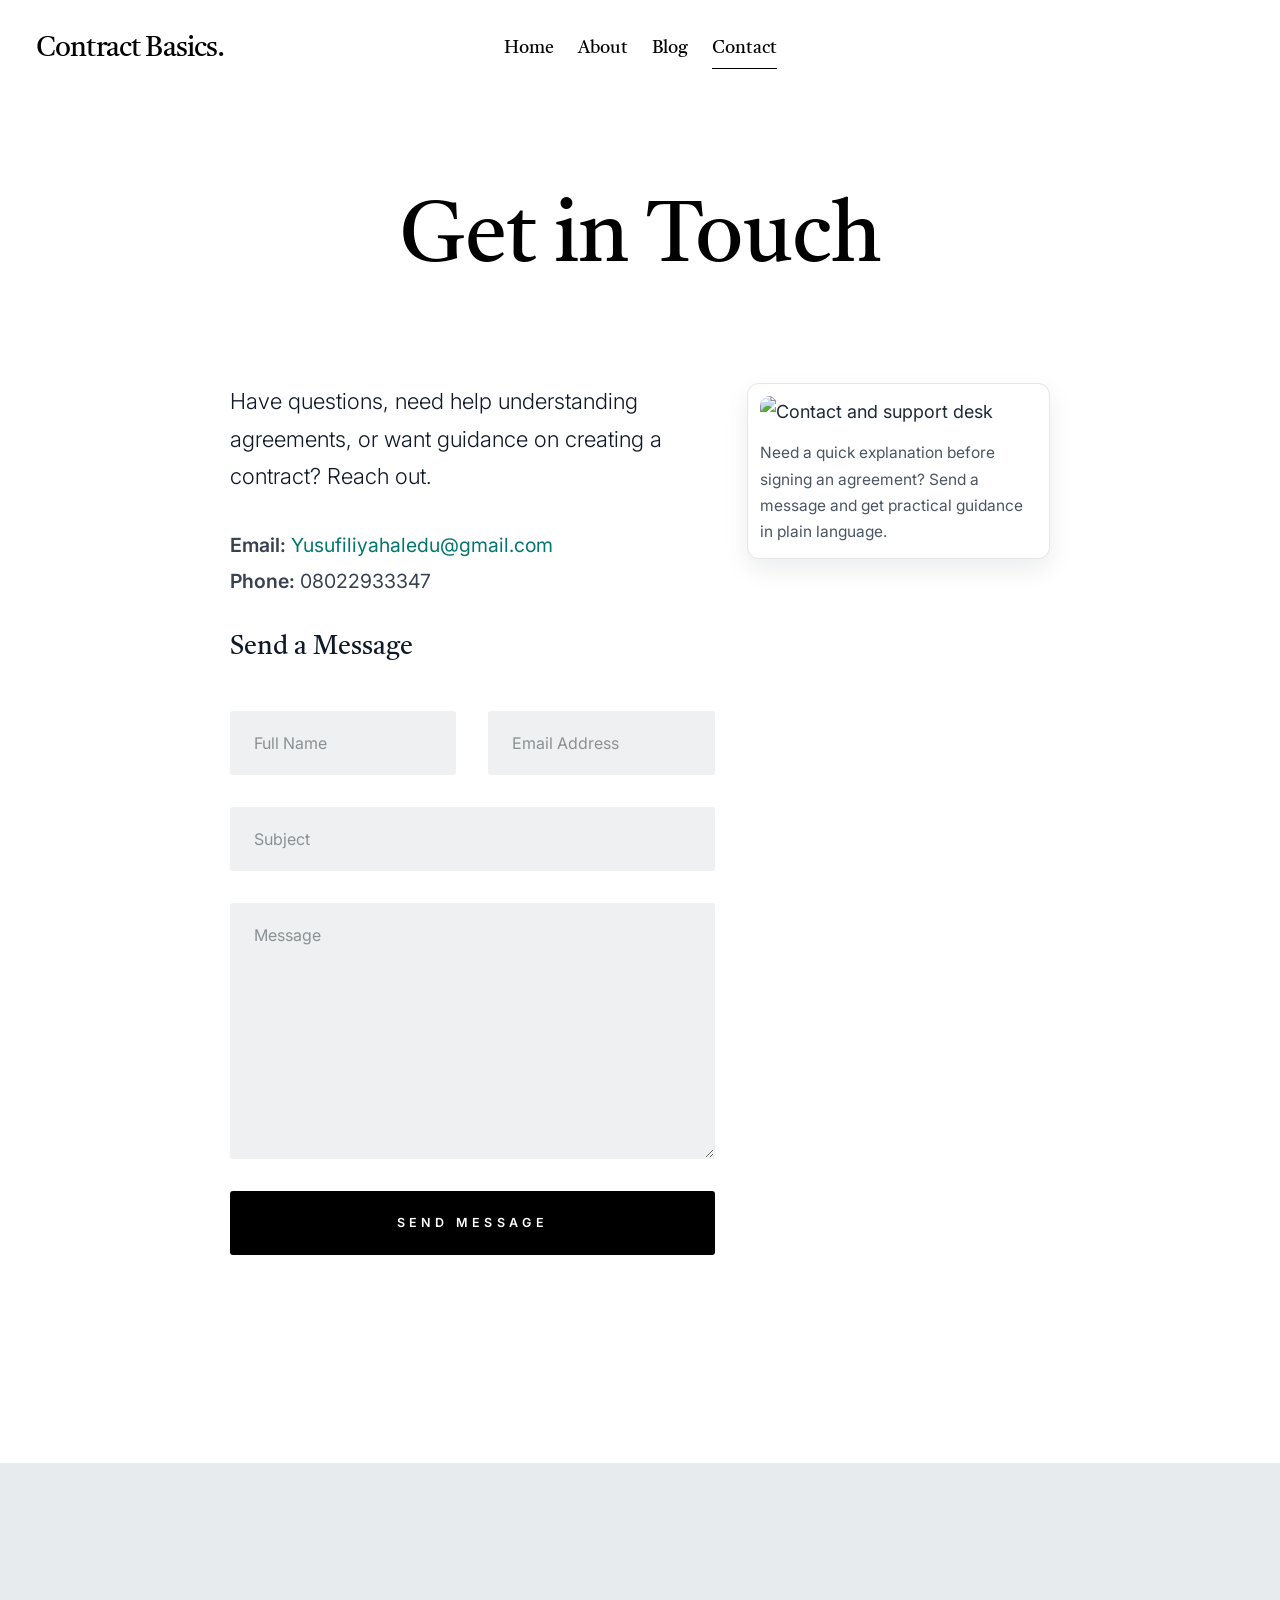
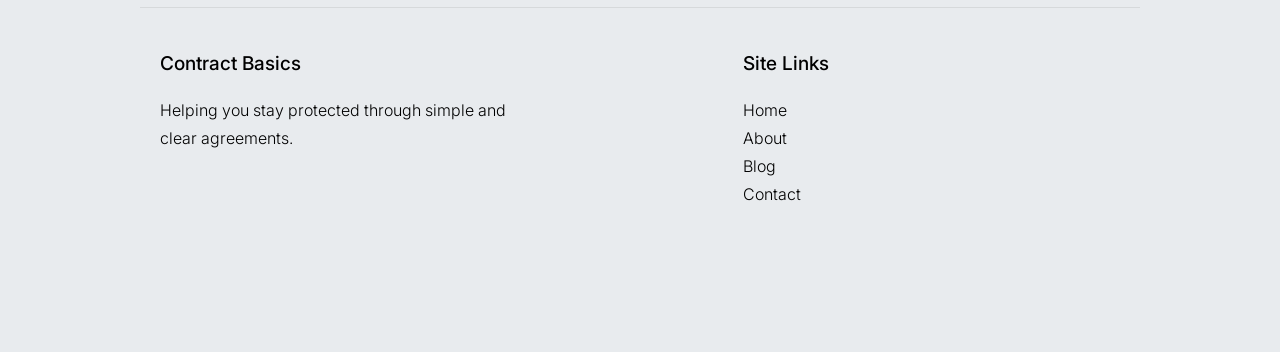
==== commit 5a5d8302: "A descriptive message of your changes" ====
--- a/contact.html
+++ b/contact.html
@@ -6,7 +6,7 @@
 <link rel="stylesheet" href="css/vendor.css"><link rel="stylesheet" href="css/styles.css"><link rel="manifest" href="site.webmanifest">
 </head>
 <body id="top"><div id="page" class="s-pagewrap"><header id="masthead" class="s-header"><div class="s-header__branding"><p class="site-title"><a href="index.html" rel="home">Contract Basics.</a></p></div><div class="row s-header__navigation"><nav class="s-header__nav-wrap"><h3 class="s-header__nav-heading">Navigate to</h3><ul class="s-header__nav"><li><a href="index.html">Home</a></li><li><a href="about.html">About</a></li><li><a href="category.html">Blog</a></li><li class="current-menu-item"><a href="contact.html">Contact</a></li></ul></nav></div><a class="s-header__menu-toggle" href="#0"><span>Menu</span></a></header>
-<div id="content" class="s-content s-content--page"><div class="row entry-wrap"><div class="column lg-12"><article class="entry"><header class="entry__header entry__header--narrow"><h1 class="entry__title">Get in Touch</h1></header><div class="content-primary"><div class="entry__content page-content-grid"><div><p class="lead">Have questions, need help understanding agreements, or want guidance on creating a contract? Reach out.</p><p><strong>Email:</strong> <a href="mailto:dattechgee@gmail.com">dattechgee@gmail.com</a><br><strong>Phone:</strong> 09112454166</p><h4>Send a Message</h4><form name="cForm" id="cForm" class="entry__form" method="post" action="mailto:dattechgee@gmail.com" autocomplete="off"><fieldset class="row"><div class="column lg-6 tab-12 form-field"><input name="cName" id="cName" class="u-fullwidth" placeholder="Full Name" type="text" required></div><div class="column lg-6 tab-12 form-field"><input name="cEmail" id="cEmail" class="u-fullwidth" placeholder="Email Address" type="email" required></div><div class="column lg-12 form-field"><input name="cSubject" id="cSubject" class="u-fullwidth" placeholder="Subject" type="text" required></div><div class="column lg-12 message form-field"><textarea name="cMessage" id="cMessage" class="u-fullwidth" placeholder="Message" required></textarea></div><div class="column lg-12"><input name="submit" id="submit" class="btn btn--primary btn-wide btn--large u-fullwidth" value="Send Message" type="submit"></div></fieldset></form></div><aside class="about-image-card"><img src="https://images.pexels.com/photos/3760067/pexels-photo-3760067.jpeg?auto=compress&cs=tinysrgb&w=1200" alt="Contact and support desk" onerror="this.onerror=null;this.src='images/thumbs/masonry/phone-and-keyboard-1200.jpg';"><p>Need a quick explanation before signing an agreement? Send a message and get practical guidance in plain language.</p></aside></div></div></article></div></div></div>
+<div id="content" class="s-content s-content--page"><div class="row entry-wrap"><div class="column lg-12"><article class="entry"><header class="entry__header entry__header--narrow"><h1 class="entry__title">Get in Touch</h1></header><div class="content-primary"><div class="entry__content page-content-grid"><div><p class="lead">Have questions, need help understanding agreements, or want guidance on creating a contract? Reach out.</p><p><strong>Email:</strong> <a href="mailto:Yusufiliyahaledu@gmail.com">Yusufiliyahaledu@gmail.com</a><br><strong>Phone:</strong> 08022933347</p><h4>Send a Message</h4><form name="cForm" id="cForm" class="entry__form" method="post" action="mailto:Yusufiliyahaledu@gmail.com" autocomplete="off"><fieldset class="row"><div class="column lg-6 tab-12 form-field"><input name="cName" id="cName" class="u-fullwidth" placeholder="Full Name" type="text" required></div><div class="column lg-6 tab-12 form-field"><input name="cEmail" id="cEmail" class="u-fullwidth" placeholder="Email Address" type="email" required></div><div class="column lg-12 form-field"><input name="cSubject" id="cSubject" class="u-fullwidth" placeholder="Subject" type="text" required></div><div class="column lg-12 message form-field"><textarea name="cMessage" id="cMessage" class="u-fullwidth" placeholder="Message" required></textarea></div><div class="column lg-12"><input name="submit" id="submit" class="btn btn--primary btn-wide btn--large u-fullwidth" value="Send Message" type="submit"></div></fieldset></form></div><aside class="about-image-card"><img src="https://images.pexels.com/photos/3760067/pexels-photo-3760067.jpeg?auto=compress&cs=tinysrgb&w=1200" alt="Contact and support desk" onerror="this.onerror=null;this.src='images/thumbs/masonry/phone-and-keyboard-1200.jpg';"><p>Need a quick explanation before signing an agreement? Send a message and get practical guidance in plain language.</p></aside></div></div></article></div></div></div>
 <footer id="colophon" class="s-footer"><div class="row s-footer__main"><div class="column lg-5 md-6 tab-12 s-footer__about"><h4>Contract Basics</h4><p>Helping you stay protected through simple and clear agreements.</p></div><div class="column lg-5 md-6 tab-12"><h4>Site Links</h4><ul class="link-list"><li><a href="index.html">Home</a></li><li><a href="about.html">About</a></li><li><a href="category.html">Blog</a></li><li><a href="contact.html">Contact</a></li></ul></div></div></footer></div><script src="js/plugins.js"></script><script src="js/main.js"></script><script>
 document.addEventListener('DOMContentLoaded', function () {
 	var form = document.getElementById('cForm');
@@ -29,7 +29,7 @@
 		].join('\n');
 
 		var mailBody = encodeURIComponent(bodyText);
-		window.location.href = 'mailto:dattechgee@gmail.com?subject=' + mailSubject + '&body=' + mailBody;
+		window.location.href = 'mailto:Yusufiliyahaledu@gmail.com?subject=' + mailSubject + '&body=' + mailBody;
 	});
 });
 </script></body></html>
--- a/css/styles.css
+++ b/css/styles.css
@@ -3107,12 +3107,106 @@
 }
 
 /* ------------------------------------------------------------------- 
+ * ## home profile section
+ * ------------------------------------------------------------------- */
+.home-profile-wrap {
+    margin-top    : var(--vspace-2);
+    margin-bottom : var(--vspace-2);
+}
+
+.home-profile-wrap .column {
+    display       : flex;
+    flex-direction: column;
+    justify-content: center;
+}
+
+.home-profile-wrap h3 {
+    margin-top : 0;
+}
+
+.home-profile-card {
+    background      : var(--color-white);
+    border          : 1px solid var(--color-border);
+    border-radius   : 10px;
+    padding         : var(--vspace-1_5);
+    text-align      : center;
+    box-shadow      : 0 4px 12px rgba(0, 0, 0, 0.08);
+    transition      : all 0.3s ease-in-out;
+}
+
+.home-profile-card:hover {
+    box-shadow : 0 8px 24px rgba(0, 0, 0, 0.12);
+    transform  : translateY(-2px);
+}
+
+.home-profile-card img {
+    width           : 190px;
+    height          : 190px;
+    object-fit      : cover;
+    border-radius   : 50%;
+    margin          : 0 auto var(--vspace-1);
+    border          : 3px solid var(--color-gray-2);
+    display         : block;
+}
+
+.home-profile-card h4 {
+    margin-top      : 0;
+    margin-bottom   : var(--vspace-0_5);
+    font-size       : var(--text-lg);
+}
+
+.home-profile-card p {
+    margin          : 0;
+    font-size       : calc(var(--text-size) * 0.9444);
+    line-height     : var(--vspace-0_875);
+    color           : var(--color-text-light);
+}
+
+/* ------------------------------------------------------------------- 
  * responsive:
  * project-wide and shared styles
  * ------------------------------------------------------------------- */
 @media screen and (max-width: 1600px) {
     .bricks {
         --brick-padding : 2.8rem;
+    }
+}
+
+@media screen and (max-width: 1200px) {
+    .home-profile-card img {
+        width  : 170px;
+        height : 170px;
+    }
+}
+
+@media screen and (max-width: 800px) {
+    .home-profile-wrap {
+        margin-bottom : var(--vspace-1_5);
+    }
+    
+    .home-profile-card img {
+        width  : 150px;
+        height : 150px;
+    }
+}
+
+@media screen and (max-width: 600px) {
+    .home-profile-wrap .column {
+        margin-bottom : var(--vspace-1);
+    }
+    
+    .home-profile-card {
+        padding : var(--vspace-1);
+    }
+    
+    .home-profile-card img {
+        width  : 120px;
+        height : 120px;
+        margin-bottom : var(--vspace-0_75);
+    }
+    
+    .home-profile-card h4 {
+        font-size : var(--text-md);
     }
 }
 
@@ -3247,7 +3341,7 @@
 }
 
 .ss-home .s-header__branding a {
-    color : white;
+    color : #333333;
 }
 
 /* --------------------------------------------------------------------
@@ -5397,7 +5491,7 @@
 }
 
 .hero__entry-desc {
-    color: rgba(255, 255, 255, 0.95);
+    color: #333333;
     font-size: 1.95rem;
     line-height: 1.75;
     text-shadow: 0 2px 8px rgba(0, 0, 0, 0.32);
